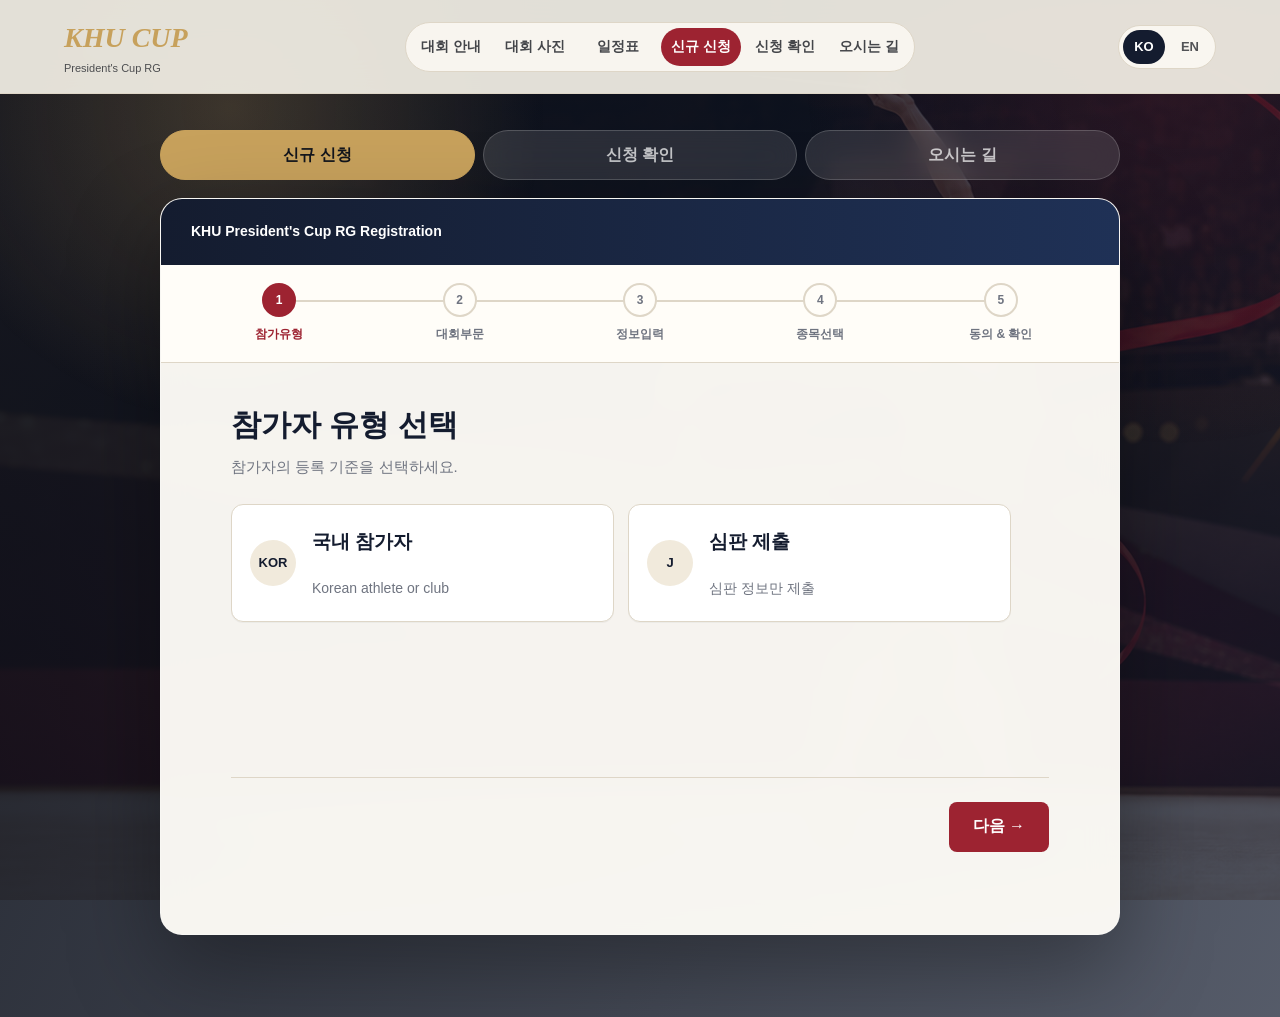
==== apply.html @ f82ddb2a "dshsfdgh" ====
<!doctype html>
<html lang="ko">
  <head>
    <meta charset="utf-8" />
    <meta name="viewport" content="width=device-width, initial-scale=1" />
    <title>신규 신청 | 경희대학교 총장배 리듬체조 대회</title>
    <meta name="description" content="경희대학교 총장배 리듬체조 대회 신규 신청" />
    <meta property="og:type" content="website" />
    <meta property="og:title" content="신규 신청 | 경희대학교 총장배 리듬체조 대회" />
    <meta property="og:description" content="경희대학교 총장배 리듬체조 대회 참가 신청 페이지입니다." />
    <meta property="og:image" content="https://khurgcup-star.github.io/khu-rg-cup/assets/hero-rg-competition.png?v=2" />
    <meta property="og:image:width" content="6000" />
    <meta property="og:image:height" content="2595" />
    <meta name="twitter:card" content="summary_large_image" />
    <meta name="twitter:image" content="https://khurgcup-star.github.io/khu-rg-cup/assets/hero-rg-competition.png?v=2" />
    <link rel="stylesheet" href="styles.css?v=20260731-event-size-fix" />
  </head>
  <body class="soft-page">
    <header class="topbar light">
      <a class="logo" href="index.html" aria-label="홈으로 이동">
        <span class="logo-text">KHU CUP</span>
        <span class="logo-sub">President's Cup RG</span>
      </a>
      <nav class="desktop-nav" aria-label="주요 메뉴">
        <a href="index.html">대회 안내</a>
        <a href="index.html#photos">대회 사진</a>
        <a href="schedule.html">일정표</a>
        <a class="active" href="apply.html">신규 신청</a>
        <a href="check.html">신청 확인</a>
        <a href="directions.html">오시는 길</a>
      </nav>
      <button class="menu-button" type="button" data-mobile-menu-button aria-label="메뉴 열기">
        <span></span><span></span><span></span>
      </button>
    </header>

    <nav class="mobile-nav" data-mobile-menu aria-label="모바일 메뉴">
      <a href="index.html">대회 안내</a>
      <a href="index.html#photos">대회 사진</a>
      <a href="schedule.html">일정표</a>
      <a href="apply.html">신규 신청</a>
      <a href="check.html">신청 확인</a>
      <a href="directions.html">오시는 길</a>
    </nav>

    <main class="app-shell">
      <div class="mode-tabs" role="tablist" aria-label="신청 메뉴">
        <a class="selected" href="apply.html">신규 신청</a>
        <a href="check.html">신청 확인</a>
        <a href="directions.html">오시는 길</a>
      </div>

      <form class="wizard-card" data-application-wizard>
        <ol class="stepper" aria-label="신청 단계">
          <li class="active" data-step-dot="0"><span>1</span><small>참가유형</small></li>
          <li data-step-dot="1"><span>2</span><small>대회부문</small></li>
          <li data-step-dot="2"><span>3</span><small>정보입력</small></li>
          <li data-step-dot="3"><span>4</span><small>종목선택</small></li>
          <li data-step-dot="4"><span>5</span><small>동의 &amp; 확인</small></li>
        </ol>

        <section class="wizard-step active" data-step="0">
          <h1>참가자 유형 선택</h1>
          <p class="step-intro">참가자의 등록 기준을 선택하세요.</p>
          <div class="choice-grid two compact-choice">
            <label class="choice-card">
              <input type="radio" name="participantType" value="국내 참가자" required />
              <span class="choice-icon">KOR</span>
              <strong>국내 참가자</strong>
              <span>Korean athlete or club</span>
            </label>
            <label class="choice-card">
              <input type="radio" name="participantType" value="심판 제출" required />
              <span class="choice-icon">J</span>
              <strong>심판 제출</strong>
              <span>심판 정보만 제출</span>
            </label>
          </div>
        </section>

        <section class="wizard-step" data-step="1">
          <h1>대회 부문 선택</h1>
          <p class="step-intro">참가 기준에 맞는 대회 부문을 선택하세요.</p>
          <div class="choice-grid four compact-choice">
            <label class="choice-card text-left">
              <input type="radio" name="division" value="꿈나무부" required />
              <span class="choice-icon">DR</span>
              <strong>꿈나무부</strong><span>비선수 참가 부문</span>
            </label>
            <label class="choice-card text-left">
              <input type="radio" name="division" value="선수부" required />
              <span class="choice-icon">RG</span>
              <strong>선수부</strong><span>리듬체조 선수 참가 부문</span>
            </label>
            <label class="choice-card text-left">
              <input type="radio" name="division" value="성인부" required />
              <span class="choice-icon">AD</span>
              <strong>성인부</strong><span>성인 참가자 부문</span>
            </label>
            <label class="choice-card text-left">
              <input type="radio" name="division" value="갈라쇼" required />
              <span class="choice-icon">GA</span>
              <strong>갈라쇼</strong><span>공연 종목 직접 입력</span>
            </label>
          </div>

          <div class="entry-type-choice" data-entry-type-choice hidden>
            <h2>참가 형태 선택</h2>
            <p class="helper">개인 또는 단체·그룹 참가를 선택하세요.</p>
            <div class="choice-grid two compact-choice">
              <label class="choice-card text-left">
                <input type="radio" name="entryType" value="개인" required />
                <span class="choice-icon">1</span>
                <strong>개인</strong><span>개인 선수 참가</span>
              </label>
              <label class="choice-card text-left">
                <input type="radio" name="entryType" value="단체/그룹" required />
                <span class="choice-icon">5+</span>
                <strong>단체/그룹</strong><span>5-6명 팀 참가</span>
              </label>
            </div>
          </div>
        </section>

        <section class="wizard-step" data-step="2">
          <h1>참가자 정보 입력</h1>

          <div data-competitor-fields>
            <div class="member-section-head">
              <div>
                <h2 data-member-title>선수 정보</h2>
                <p class="helper" data-group-helper>최소 5명, 최대 6명까지 입력할 수 있습니다.</p>
              </div>
              <button class="link-button add-member-button" type="button" data-add-athlete>+ 선수 추가</button>
            </div>
            <div class="member-list" data-athlete-list></div>

            <h2>연락 및 소속 정보</h2>
            <div class="form-grid">
              <label data-individual-contact-field>영문 이름 *<input name="englishName" type="text" placeholder="Hong Gildong" required /></label>
              <label data-individual-contact-field>연락처 *<input name="phone" type="tel" placeholder="010-0000-0000" required /></label>
              <label>이메일 *<input name="email" type="email" placeholder="example@email.com" required /></label>
              <label class="wide">소속 팀 *<input name="organization" type="text" placeholder="소속 팀" required /></label>
            </div>

            <h2>지도자 정보</h2>
            <div class="form-grid">
              <label>지도자명 *<input name="coachName" type="text" placeholder="지도자명" required /></label>
              <label>지도자 연락처 *<input name="coachPhone" type="tel" placeholder="010-0000-0000" required /></label>
            </div>
          </div>

          <div data-judge-fields hidden>
            <h2>심판란 제출</h2>
            <div class="form-grid">
              <label>이름 *<input name="judgeName" type="text" placeholder="이름" required /></label>
              <label>급수 *<input name="judgeGrade" type="text" placeholder="급수" required /></label>
              <label>소속명 *<input name="judgeOrganization" type="text" placeholder="소속명" required /></label>
              <label>이메일 *<input name="judgeEmail" type="email" placeholder="example@email.com" required /></label>
            </div>
          </div>
        </section>

        <section class="wizard-step" data-step="3">
          <h1>종목 선택</h1>

          <div data-dreamer-individual-events hidden>
            <div class="event-block">
              <h2>규정 부문</h2>
              <h3 class="event-subtitle">맨손</h3>
              <div class="pill-group">
                <label><input type="checkbox" name="routine" value="Level 1" data-event-section="규정 부문 · 맨손" />Level 1</label>
                <label><input type="checkbox" name="routine" value="Level 2" data-event-section="규정 부문 · 맨손" />Level 2</label>
                <label><input type="checkbox" name="routine" value="Level 3" data-event-section="규정 부문 · 맨손" />Level 3</label>
              </div>

              <h3 class="event-subtitle">수구</h3>
              <div class="pill-group">
                <label><input type="checkbox" name="routine" value="Rope" data-event-section="규정 부문 · 수구" />줄 Rope</label>
                <label><input type="checkbox" name="routine" value="Hoop" data-event-section="규정 부문 · 수구" />후프 Hoop</label>
                <label><input type="checkbox" name="routine" value="Ball" data-event-section="규정 부문 · 수구" />볼 Ball</label>
                <label><input type="checkbox" name="routine" value="Clubs" data-event-section="규정 부문 · 수구" />곤봉 Clubs</label>
                <label><input type="checkbox" name="routine" value="Ribbon" data-event-section="규정 부문 · 수구" />리본 Ribbon</label>
              </div>
            </div>

            <div class="event-block">
              <h2>자유 부문</h2>
              <div class="apparatus-grid dreamer-free-grid">
                <label><input type="checkbox" name="apparatus" value="FH_Short(1분10초 이하)" data-event-section="자유 부문" data-event-title="FH_Short" data-event-detail="1분10초 이하" /><strong>FH_Short</strong><span>1분10초 이하</span></label>
                <label><input type="checkbox" name="apparatus" value="FH_Long(1분30초 이하)" data-event-section="자유 부문" data-event-title="FH_Long" data-event-detail="1분30초 이하" /><strong>FH_Long</strong><span>1분30초 이하</span></label>
                <label><input type="checkbox" name="apparatus" value="Hoop" data-event-section="자유 부문" /><strong>Hoop</strong><span>후프</span></label>
                <label><input type="checkbox" name="apparatus" value="Ball" data-event-section="자유 부문" /><strong>Ball</strong><span>볼</span></label>
                <label><input type="checkbox" name="apparatus" value="Clubs" data-event-section="자유 부문" /><strong>Clubs</strong><span>곤봉</span></label>
                <label><input type="checkbox" name="apparatus" value="Ribbon" data-event-section="자유 부문" /><strong>Ribbon</strong><span>리본</span></label>
              </div>
            </div>
          </div>

          <div class="event-block" data-athlete-individual-events hidden>
            <h2>개인 종목 선택</h2>
            <div class="apparatus-grid">
              <label><input type="checkbox" name="apparatus" value="Hoop" /><strong>Hoop</strong><span>후프</span></label>
              <label><input type="checkbox" name="apparatus" value="Ball" /><strong>Ball</strong><span>볼</span></label>
              <label><input type="checkbox" name="apparatus" value="Clubs" /><strong>Clubs</strong><span>곤봉</span></label>
              <label><input type="checkbox" name="apparatus" value="Ribbon" /><strong>Ribbon</strong><span>리본</span></label>
              <label><input type="checkbox" name="apparatus" value="FH" /><strong>FH</strong><span>맨손자유</span></label>
            </div>
          </div>

          <div class="event-block" data-dreamer-group-events hidden>
            <h2>단체/그룹 종목 선택</h2>
            <h3 class="event-subtitle">규정</h3>
            <div class="apparatus-grid group-category-grid">
              <label><input type="radio" name="groupCategory" value="단체 규정 맨손" data-event-section="단체 규정" /><strong>맨손</strong><span>단체 규정 맨손</span></label>
              <label><input type="radio" name="groupCategory" value="단체 규정 후프" data-event-section="단체 규정" /><strong>후프</strong><span>단체 규정 후프</span></label>
              <label><input type="radio" name="groupCategory" value="단체 규정 볼" data-event-section="단체 규정" /><strong>볼</strong><span>단체 규정 볼</span></label>
            </div>
            <h3 class="event-subtitle">자유</h3>
            <div class="apparatus-grid group-category-grid">
              <label><input type="radio" name="groupCategory" value="맨손" data-event-section="자유" /><strong>맨손</strong><span>자유</span></label>
              <label><input type="radio" name="groupCategory" value="단일수구" data-event-section="자유" /><strong>단일수구</strong><span>자유</span></label>
              <label><input type="radio" name="groupCategory" value="혼합수구" data-event-section="자유" /><strong>혼합수구</strong><span>자유</span></label>
            </div>
          </div>

          <div class="event-block" data-athlete-group-events hidden>
            <h2>단체/그룹 종목 선택</h2>
            <div class="apparatus-grid group-category-grid">
              <label><input type="radio" name="groupCategory" value="맨손" /><strong>맨손</strong><span>맨손</span></label>
              <label><input type="radio" name="groupCategory" value="단일수구" /><strong>단일수구</strong><span>단일수구</span></label>
              <label><input type="radio" name="groupCategory" value="혼합수구" /><strong>혼합수구</strong><span>혼합수구</span></label>
            </div>
            <div class="custom-event-list group-event-detail" data-athlete-group-detail hidden>
              <label class="custom-event-row">종목 기입란 *<input name="groupEventDetail" type="text" placeholder="예: 후프 / 볼 3, 리본 2" required /></label>
              <p class="helper">선택한 유형의 세부 종목을 입력해주세요.</p>
            </div>
          </div>

          <div class="event-block" data-custom-events hidden>
            <h2 data-custom-event-title>종목 선택</h2>
            <div class="custom-event-list" data-custom-event-list></div>
            <button class="empty-options add-event-button" type="button" data-add-event>+ 종목 추가</button>
          </div>

          <div class="event-block" data-judge-event-note hidden>
            <h2>심판 제출</h2>
            <p class="helper">심판 제출은 종목 선택 없이 다음 단계로 이동할 수 있습니다.</p>
          </div>

          <div class="event-block media-request-block" data-media-options>
            <div class="selected-events-summary">
              <h2 data-media-summary-title>촬영 신청 대상 종목</h2>
              <div class="selected-event-list" data-selected-event-summary></div>
            </div>
            <div class="media-cost-notice">
              <strong>사진·영상 촬영은 참가비와 별도 비용입니다.</strong>
              <p>원하는 종목을 사진과 영상으로 각각 선택하세요. 금액과 결제 방법은 운영진이 별도로 안내합니다.</p>
            </div>
            <h2>대회 사진 신청 <span class="option-price-tag">별도 비용</span></h2>
            <p class="helper">사진 촬영을 신청할 종목을 선택하세요.</p>
            <div class="dynamic-options" data-dynamic-options="photoOptions"></div>

            <h2>대회 영상 신청 <span class="option-price-tag">별도 비용</span></h2>
            <p class="helper">영상 촬영을 신청할 종목을 선택하세요.</p>
            <div class="dynamic-options" data-dynamic-options="videoOptions"></div>
          </div>

          <div class="event-block" data-music-upload>
            <h2>음악 파일 제출</h2>
            <p class="helper" data-music-helper>음악은 선택 제출입니다. MP3, WAV, M4A 파일을 업로드하세요.</p>
            <label class="file-drop">
              <input name="musicFile" type="file" accept=".mp3,.wav,.m4a,audio/mpeg,audio/wav,audio/x-m4a,audio/mp4" />
              <span>파일을 드래그하거나 클릭하여 선택</span>
              <small data-music-file-name>선택된 파일 없음</small>
            </label>
          </div>
        </section>

        <section class="wizard-step" data-step="4">
          <h1>동의 및 확인</h1>
          <div class="event-block" data-pledge-upload>
            <h2>서약서 제출</h2>
            <div class="pledge-download">
              <div>
                <strong>1. 서약서 양식 다운로드</strong>
                <p class="helper">양식을 받은 뒤 작성 및 서명해서 다시 업로드하세요.</p>
              </div>
              <a class="btn outline" href="정보/서약서.hwp" download>서약서 다운로드</a>
            </div>
            <p class="helper">2. 서명한 서약서 파일을 업로드하세요. PDF, HWP, HWPX, JPG, PNG 파일을 받을 수 있습니다.</p>
            <label class="file-drop">
              <input name="pledgeFile" type="file" accept=".pdf,.hwp,.hwpx,.jpg,.jpeg,.png,application/pdf,image/jpeg,image/png" required />
              <span>서약서 파일을 드래그하거나 클릭하여 선택</span>
              <small data-pledge-file-name>선택된 파일 없음</small>
            </label>
          </div>
          <div class="agreement-panel">
            <label><input type="checkbox" name="privacyConsent" required />개인정보 수집 및 이용에 동의합니다.</label>
            <label><input type="checkbox" name="mediaConsent" required />대회 사진 및 영상 촬영/활용 안내를 확인했습니다.</label>
            <label><input type="checkbox" name="rulesConsent" required />대회 규정, 환불 규정, 안전 수칙을 확인했습니다.</label>
          </div>
          <div class="receipt-preview" data-receipt-preview></div>
        </section>

        <div class="wizard-actions">
          <button class="link-button" type="button" data-prev>← 이전</button>
          <button class="btn primary" type="button" data-next>다음 →</button>
          <button class="btn primary hidden" type="submit" data-submit>신청 완료</button>
        </div>
        <p class="form-message" data-form-message role="status" aria-live="polite"></p>
      </form>
    </main>

    <script src="config.js"></script>
    <script src="script.js?v=20260731-contact-compat-v2"></script>
  </body>
</html>
---- styles.css ----
:root {
  --bg: #f5f1e8;
  --panel: #fffdf8;
  --panel-2: #f9f5ed;
  --ink: #12151c;
  --muted: #6f7480;
  --line: #ded6c7;
  --navy: #141c2f;
  --navy-2: #1f3156;
  --red: #9d2331;
  --gold: #c7a15c;
  --teal: #2d746f;
  --blue: #2f62d4;
  --shadow: 0 24px 70px rgba(17, 24, 39, 0.16);
}

* { box-sizing: border-box; }
html { scroll-behavior: smooth; }
body {
  margin: 0;
  color: var(--ink);
  background: var(--bg);
  font-family: "Pretendard", "Apple SD Gothic Neo", "Malgun Gothic", Arial, sans-serif;
  line-height: 1.55;
}
a { color: inherit; text-decoration: none; }
button, input, select, textarea { font: inherit; }

.topbar {
  position: sticky;
  top: 0;
  z-index: 30;
  display: flex;
  align-items: center;
  justify-content: space-between;
  gap: 18px;
  padding: 16px 5vw;
  background: rgba(20, 28, 47, 0.94);
  color: #fff;
  border-bottom: 1px solid rgba(255, 255, 255, 0.1);
  backdrop-filter: blur(18px);
}
.topbar.light {
  background: rgba(245, 241, 232, 0.92);
  color: var(--ink);
  border-bottom-color: var(--line);
}
.logo { display: grid; gap: 1px; min-width: 138px; }
.logo-text {
  color: var(--gold);
  font-family: Georgia, "Times New Roman", serif;
  font-size: 28px;
  font-style: italic;
  font-weight: 700;
}
.logo-sub {
  color: currentColor;
  font-size: 11px;
  opacity: 0.72;
}
.desktop-nav {
  display: flex;
  align-items: center;
  gap: 4px;
  padding: 5px;
  border: 1px solid rgba(255, 255, 255, 0.12);
  border-radius: 999px;
  background: rgba(255, 255, 255, 0.06);
}
.topbar.light .desktop-nav {
  border-color: var(--line);
  background: rgba(255, 253, 248, 0.76);
}
.desktop-nav a {
  display: grid;
  place-items: center;
  min-height: 38px;
  min-width: 78px;
  padding: 0 10px;
  border-radius: 999px;
  color: currentColor;
  font-size: 14px;
  font-weight: 900;
  opacity: 0.78;
}
.desktop-nav a.active,
.desktop-nav a:hover {
  color: #fff;
  background: var(--red);
  opacity: 1;
}
.language-toggle {
  display: inline-flex;
  align-items: center;
  gap: 4px;
  padding: 4px;
  border: 1px solid rgba(255, 255, 255, 0.14);
  border-radius: 999px;
  background: rgba(255, 255, 255, 0.08);
}
.topbar.light .language-toggle {
  border-color: var(--line);
  background: rgba(255, 253, 248, 0.8);
}
.language-toggle button {
  min-width: 42px;
  min-height: 34px;
  border: 0;
  border-radius: 999px;
  background: transparent;
  color: currentColor;
  cursor: pointer;
  font-size: 13px;
  font-weight: 900;
  opacity: 0.72;
}
.language-toggle button.active {
  color: #fff;
  background: var(--navy);
  opacity: 1;
}
.topbar:not(.light) .language-toggle button.active { background: var(--gold); color: var(--ink); }
.menu-button {
  display: none;
  width: 44px;
  height: 44px;
  border: 0;
  border-radius: 8px;
  background: rgba(255, 255, 255, 0.08);
  padding: 10px;
}
.menu-button span {
  display: block;
  height: 3px;
  margin: 5px 0;
  border-radius: 999px;
  background: currentColor;
}
.mobile-nav {
  display: none;
  padding: 0 20px 16px;
  background: var(--navy);
  color: #fff;
}
.mobile-nav.open { display: grid; }
.mobile-nav a {
  padding: 14px 8px;
  border-bottom: 1px solid rgba(255, 255, 255, 0.12);
  font-weight: 900;
}

.hero {
  position: relative;
  min-height: calc(100vh - 72px);
  display: grid;
  align-items: center;
  overflow: hidden;
  color: #fff;
  background: var(--navy);
}
.hero-image, .hero-overlay {
  position: absolute;
  inset: 0;
  width: 100%;
  height: 100%;
}
.hero-image { object-fit: cover; opacity: 0.9; }
.hero-overlay {
  background:
    radial-gradient(circle at 78% 26%, rgba(199, 161, 92, 0.24), transparent 34%),
    linear-gradient(90deg, rgba(12, 16, 27, 0.94) 0%, rgba(20, 28, 47, 0.72) 50%, rgba(20, 28, 47, 0.18) 100%),
    linear-gradient(0deg, rgba(12, 16, 27, 0.94), transparent 62%);
}
.hero-inner {
  position: relative;
  z-index: 1;
  width: min(1180px, calc(100% - 48px));
  margin: 0 auto;
  padding: 46px 0 52px;
  display: grid;
  justify-items: center;
  text-align: center;
}
.eyebrow {
  margin: 0 0 14px;
  color: var(--gold);
  font-size: 13px;
  font-weight: 900;
  letter-spacing: 0;
  text-transform: uppercase;
}
.hero h1, .section h2, .check-card h1, .contact-cta h2 {
  margin: 0;
  line-height: 1.08;
  letter-spacing: 0;
}
.hero h1 {
  max-width: 820px;
  font-size: clamp(44px, 7vw, 90px);
}
.hero-copy {
  max-width: 680px;
  margin: 22px auto 0;
  color: rgba(255, 255, 255, 0.82);
  font-size: 19px;
}
.hero-actions {
  display: flex;
  flex-wrap: wrap;
  justify-content: center;
  gap: 12px;
  margin-top: 32px;
}
.btn {
  display: inline-flex;
  align-items: center;
  justify-content: center;
  min-height: 50px;
  padding: 0 24px;
  border: 0;
  border-radius: 8px;
  cursor: pointer;
  font-weight: 900;
}
.btn.primary, .btn.dark { color: #fff; background: var(--red); }
.btn.outline {
  color: var(--navy);
  border: 1px solid var(--line);
  background: var(--panel);
}
.btn.ghost {
  color: #fff;
  border: 1px solid rgba(255, 255, 255, 0.42);
  background: rgba(255, 255, 255, 0.09);
}
.btn[disabled] { background: #b9b2b6; cursor: not-allowed; }
.hero-panel {
  display: grid;
  grid-template-columns: repeat(3, 1fr);
  gap: 12px;
  max-width: 920px;
  width: 100%;
  margin: 52px auto 0;
  text-align: left;
}
.hero-panel article {
  min-height: 126px;
  padding: 20px;
  border: 1px solid rgba(255, 255, 255, 0.16);
  border-radius: 8px;
  background: rgba(255, 255, 255, 0.09);
  backdrop-filter: blur(14px);
}
.hero-panel span,
.hero-panel small {
  display: block;
  color: rgba(255, 255, 255, 0.64);
}
.hero-panel strong {
  display: block;
  margin: 8px 0;
  color: #fff;
  font-size: 22px;
}

.summary-band {
  display: grid;
  grid-template-columns: repeat(4, 1fr);
  background: var(--panel);
  border-bottom: 1px solid var(--line);
}
.summary-band article {
  min-height: 112px;
  padding: 26px 5vw;
  border-right: 1px solid var(--line);
}
.summary-band article:last-child { border-right: 0; }
.summary-band span {
  display: block;
  color: var(--muted);
  font-size: 13px;
}
.summary-band strong {
  display: block;
  margin-top: 7px;
  color: var(--navy);
  font-size: 20px;
}
.section {
  width: min(1120px, calc(100% - 48px));
  margin: 0 auto;
  padding: 86px 0;
}
#photos { scroll-margin-top: 84px; }
.competition-photo-section {
  display: grid;
  gap: 34px;
}
.competition-photo-heading {
  display: grid;
  grid-template-columns: 0.82fr 1.18fr;
  gap: 56px;
  align-items: end;
}
.competition-photo-heading > p {
  max-width: 620px;
  margin: 0;
  color: var(--muted);
  font-size: 17px;
}
.competition-photo-grid {
  display: grid;
  grid-template-columns: 1.65fr 1fr 1fr;
  gap: 14px;
}
.competition-photo-card {
  min-height: 320px;
  overflow: hidden;
  margin: 0;
  border: 1px solid var(--line);
  border-radius: 12px;
  background: var(--panel);
  box-shadow: var(--shadow);
}
.competition-photo-card.featured {
  position: relative;
}
.competition-photo-card.featured img {
  width: 100%;
  height: 100%;
  min-height: 320px;
  object-fit: cover;
}
.competition-photo-card.featured::after {
  position: absolute;
  inset: 45% 0 0;
  background: linear-gradient(transparent, rgba(12, 16, 27, 0.88));
  content: "";
}
.competition-photo-card figcaption {
  position: absolute;
  z-index: 1;
  right: 24px;
  bottom: 22px;
  left: 24px;
  color: #fff;
}
.competition-photo-card figcaption span,
.competition-photo-card figcaption strong {
  display: block;
}
.competition-photo-card figcaption span,
.competition-photo-card.upcoming > span {
  color: var(--gold);
  font-size: 12px;
  font-weight: 900;
  letter-spacing: 0.04em;
}
.competition-photo-card figcaption strong {
  margin-top: 6px;
  font-size: 25px;
}
.competition-photo-card.upcoming {
  display: flex;
  flex-direction: column;
  justify-content: end;
  padding: 26px;
  background:
    radial-gradient(circle at 80% 14%, rgba(199, 161, 92, 0.22), transparent 34%),
    linear-gradient(145deg, var(--navy), var(--navy-2));
  color: #fff;
}
.competition-photo-card.upcoming strong {
  margin-top: 12px;
  font-size: 24px;
}
.competition-photo-card.upcoming p {
  margin: 10px 0 0;
  color: rgba(255, 255, 255, 0.7);
}
.two-col, .data-section {
  display: grid;
  grid-template-columns: 0.82fr 1.18fr;
  gap: 56px;
  align-items: start;
}
.section h2 { font-size: clamp(32px, 4vw, 54px); }
.section-copy {
  max-width: 460px;
  margin: 20px 0 0;
  color: var(--muted);
}
.section-actions {
  display: flex;
  flex-wrap: wrap;
  gap: 10px;
  margin-top: 28px;
}
.feature-grid {
  display: grid;
  grid-template-columns: repeat(2, 1fr);
  gap: 16px;
}
.feature-card, .status-sample {
  min-height: 190px;
  padding: 28px;
  border: 1px solid var(--line);
  border-radius: 8px;
  background: var(--panel);
  box-shadow: var(--shadow);
}
.feature-card {
  position: relative;
  overflow: hidden;
}
.feature-card::before {
  position: absolute;
  left: 0;
  top: 0;
  width: 5px;
  height: 100%;
  background: var(--gold);
  content: "";
}
.feature-card strong {
  display: block;
  margin-bottom: 14px;
  color: var(--navy);
  font-size: 24px;
}
.feature-card span, .data-section p { color: var(--muted); }
.prep-grid {
  display: grid;
  grid-template-columns: repeat(2, minmax(0, 1fr));
  gap: 14px;
}
.prep-grid article {
  min-height: 188px;
  padding: 24px;
  border: 1px solid var(--line);
  border-radius: 8px;
  background: var(--panel);
  box-shadow: var(--shadow);
}
.prep-grid strong {
  display: block;
  color: var(--navy);
  font-size: 22px;
}
.prep-grid ul {
  display: grid;
  gap: 8px;
  padding: 0;
  margin: 16px 0 0;
  list-style: none;
}
.prep-grid li {
  position: relative;
  padding-left: 18px;
  color: var(--muted);
}
.prep-grid li::before {
  position: absolute;
  top: 0.75em;
  left: 0;
  width: 6px;
  height: 6px;
  border-radius: 50%;
  background: var(--gold);
  content: "";
}
.apply-guide-section {
  display: grid;
  grid-template-columns: 0.82fr 1.18fr;
  gap: 56px;
  align-items: start;
}
.apply-flow {
  display: grid;
  grid-template-columns: repeat(2, minmax(0, 1fr));
  gap: 14px;
  padding: 0;
  margin: 0;
  list-style: none;
}
.apply-flow li {
  min-height: 170px;
  padding: 24px;
  border: 1px solid var(--line);
  border-radius: 8px;
  background: var(--panel);
  box-shadow: var(--shadow);
}
.apply-flow span {
  display: inline-flex;
  align-items: center;
  justify-content: center;
  min-width: 42px;
  height: 30px;
  border-radius: 999px;
  color: var(--navy);
  background: #efe3c8;
  font-size: 13px;
  font-weight: 900;
}
.apply-flow strong {
  display: block;
  margin-top: 16px;
  color: var(--navy);
  font-size: 22px;
}
.apply-flow p {
  margin: 10px 0 0;
  color: var(--muted);
}
.status {
  display: inline-flex;
  padding: 8px 18px;
  border-radius: 999px;
  font-weight: 900;
}
.status.confirmed { color: #fff; background: var(--blue); }
.status.pending { color: #5f4305; background: #f4dfad; }
.status.review { color: #fff; background: var(--red); }
.status-sample h3 { margin: 18px 0 16px; font-size: 30px; }
.status-sample dl {
  display: grid;
  gap: 12px;
  margin: 0;
}
.status-sample div {
  display: grid;
  grid-template-columns: 88px 1fr;
  gap: 16px;
}
.status-sample dt { color: var(--muted); }
.status-sample dd { margin: 0; font-weight: 900; }
.status-flow {
  display: flex;
  flex-wrap: wrap;
  gap: 8px;
  margin-top: 24px;
}
.status-flow span {
  display: inline-flex;
  align-items: center;
  min-height: 36px;
  padding: 0 13px;
  border: 1px solid var(--line);
  border-radius: 999px;
  color: var(--navy);
  background: var(--panel);
  font-size: 13px;
  font-weight: 900;
}

.notice-section,
.resource-section {
  display: grid;
  grid-template-columns: 0.72fr 1.28fr;
  gap: 42px;
  align-items: start;
}
.notice-grid {
  display: grid;
  grid-template-columns: repeat(2, minmax(0, 1fr));
  gap: 14px;
}
.notice-item {
  min-height: 164px;
  padding: 24px;
  border: 1px solid var(--line);
  border-radius: 8px;
  background: var(--panel);
  box-shadow: var(--shadow);
}
.notice-item.important {
  border-color: rgba(157, 35, 49, 0.32);
  background: #fff6f2;
}
.notice-item strong {
  display: block;
  color: var(--navy);
  font-size: 21px;
  line-height: 1.25;
}
.notice-item p {
  margin: 12px 0 0;
  color: var(--muted);
}
.resource-list {
  display: grid;
  grid-template-columns: repeat(2, minmax(0, 1fr));
  gap: 12px;
}
.resource-list.compact {
  grid-template-columns: repeat(3, minmax(0, 1fr));
}
.resource-list a {
  display: grid;
  gap: 8px;
  min-height: 116px;
  padding: 22px;
  border: 1px solid var(--line);
  border-radius: 8px;
  background: var(--panel);
  box-shadow: 0 12px 34px rgba(17, 24, 39, 0.08);
}
.resource-list a:hover {
  border-color: rgba(157, 35, 49, 0.36);
}
.resource-list strong {
  color: var(--navy);
  font-size: 20px;
}
.resource-list span {
  color: var(--muted);
}

.footer {
  display: grid;
  place-items: center;
  gap: 24px;
  padding: 92px 24px;
  background: var(--navy);
  color: #fff;
  text-align: center;
}
.footer strong { font-size: clamp(44px, 8vw, 84px); line-height: 1.1; }

.soft-page {
  min-height: 100vh;
  background:
    linear-gradient(115deg, rgba(10, 14, 24, 0.9), rgba(20, 28, 47, 0.72)),
    url("assets/hero-rg-competition.png") center / cover fixed;
}
.soft-page::before {
  position: fixed;
  inset: 0;
  pointer-events: none;
  background:
    radial-gradient(circle at 18% 12%, rgba(199, 161, 92, 0.24), transparent 24%),
    radial-gradient(circle at 92% 8%, rgba(157, 35, 49, 0.2), transparent 26%);
  content: "";
}
.app-shell, .check-shell {
  position: relative;
  z-index: 1;
  width: min(960px, calc(100% - 48px));
  margin: 0 auto;
  padding: 36px 0 82px;
}
.mode-tabs {
  display: grid;
  grid-template-columns: repeat(auto-fit, minmax(150px, 1fr));
  gap: 8px;
  margin-bottom: 18px;
}
.mode-tabs a {
  display: grid;
  place-items: center;
  min-height: 50px;
  border: 1px solid rgba(255, 255, 255, 0.18);
  border-radius: 999px;
  background: rgba(255, 255, 255, 0.12);
  color: rgba(255, 255, 255, 0.72);
  font-weight: 900;
  backdrop-filter: blur(14px);
}
.mode-tabs a.selected {
  color: var(--ink);
  background: var(--gold);
  border-color: var(--gold);
}
.wizard-card {
  position: relative;
  display: grid;
  grid-template-columns: 1fr;
  grid-template-areas:
    "banner"
    "steps"
    "body"
    "actions"
    "message";
  gap: 0;
  min-height: 620px;
  overflow: hidden;
  padding: 0;
  border: 1px solid rgba(255, 255, 255, 0.2);
  border-radius: 22px;
  background: rgba(255, 253, 248, 0.96);
  box-shadow: 0 34px 90px rgba(0, 0, 0, 0.34);
  backdrop-filter: blur(16px);
}
.wizard-card::before {
  grid-area: banner;
  display: block;
  padding: 22px 30px;
  color: #fff;
  background: linear-gradient(90deg, var(--navy), var(--navy-2));
  font-size: 14px;
  font-weight: 900;
  letter-spacing: 0;
  content: "KHU President's Cup RG Registration";
}
.stepper {
  grid-area: steps;
  display: grid;
  grid-template-columns: repeat(5, minmax(0, 1fr));
  gap: 0;
  padding: 18px 28px;
  margin: 0;
  list-style: none;
  border: 0;
  border-bottom: 1px solid var(--line);
  border-radius: 0;
  background: var(--panel);
  color: var(--muted);
}
.stepper li {
  position: relative;
  display: grid;
  grid-template-columns: 1fr;
  justify-items: center;
  align-items: center;
  gap: 8px;
  min-height: 58px;
  padding: 0 4px;
  border-radius: 0;
  color: var(--muted);
  text-align: center;
  font-size: 12px;
}
.stepper li::before {
  position: absolute;
  top: 17px;
  left: -50%;
  width: 100%;
  height: 2px;
  background: var(--line);
  content: "";
}
.stepper li:first-child::before { display: none; }
.stepper span {
  position: relative;
  z-index: 1;
  display: grid;
  place-items: center;
  width: 34px;
  height: 34px;
  border: 2px solid var(--line);
  border-radius: 50%;
  background: var(--panel);
  font-weight: 900;
}
.stepper small { font-size: 12px; font-weight: 900; }
.stepper li.active {
  color: var(--red);
  background: transparent;
}
.stepper li.active span {
  color: #fff;
  border-color: var(--red);
  background: var(--red);
}
.stepper li.done { color: var(--teal); }
.stepper li.done::before { background: var(--teal); }
.stepper li.done span {
  color: #fff;
  border-color: var(--teal);
  background: var(--teal);
  font-size: 0;
}
.stepper li.done span::after {
  content: "✓";
  font-size: 15px;
}
.wizard-step {
  grid-area: body;
  display: none;
  min-height: 390px;
  padding: 44px min(7vw, 70px) 10px;
}
.wizard-step.active { display: block; }
.wizard-step h1, .check-card h1 {
  margin: 0 0 30px;
  color: var(--navy);
  font-size: 30px;
  line-height: 1.2;
}
.wizard-step h2 {
  margin: 30px 0 18px;
  padding-bottom: 12px;
  border-bottom: 1px solid var(--line);
  color: var(--navy);
  font-size: 16px;
}
.step-intro {
  max-width: 580px;
  margin: -18px 0 26px;
  color: var(--muted);
  font-size: 15px;
}
.choice-grid {
  display: grid;
  gap: 14px;
  max-width: 780px;
}
.choice-grid.two,
.choice-grid.three,
.choice-grid.four {
  grid-template-columns: repeat(2, minmax(0, 1fr));
}
.choice-grid.three {
  grid-template-columns: repeat(3, minmax(0, 1fr));
}
.choice-card {
  position: relative;
  display: grid;
  grid-template-columns: 48px 1fr;
  align-items: center;
  gap: 14px;
  min-height: 118px;
  padding: 18px;
  border: 1px solid var(--line);
  border-radius: 12px;
  background: #fff;
  cursor: pointer;
  box-shadow: 0 1px 0 rgba(17, 24, 39, 0.04);
  transition: border-color 160ms ease, box-shadow 160ms ease, background 160ms ease;
}
.choice-card.text-left {
  justify-items: stretch;
  place-items: center stretch;
}
.choice-card:hover {
  border-color: rgba(20, 28, 47, 0.32);
  box-shadow: 0 14px 30px rgba(17, 24, 39, 0.08);
}
.choice-card input {
  position: absolute;
  opacity: 0;
  pointer-events: none;
}
.choice-card:has(input:checked) {
  border-color: var(--red);
  background: #fff7f1;
  box-shadow: 0 0 0 3px rgba(157, 35, 49, 0.1);
}
.choice-card strong {
  grid-column: 2;
  color: var(--navy);
  font-size: 19px;
}
.choice-card span:not(.choice-icon):not(.korean-flag) {
  grid-column: 2;
  color: var(--muted);
  font-size: 14px;
}
.choice-icon {
  grid-column: 1;
  grid-row: 1 / span 2;
  display: grid;
  place-items: center;
  width: 46px;
  height: 46px;
  margin: 0;
  border-radius: 50%;
  color: var(--navy);
  background: #f1eadc;
  font-size: 13px;
  font-weight: 900;
}
.choice-card:has(input:checked) .choice-icon {
  color: #fff;
  background: var(--red);
}
.korean-flag {
  grid-column: 1;
  grid-row: 1 / span 2;
  width: 28px;
  height: 28px;
  margin: 0 auto;
  border-radius: 50%;
  background: linear-gradient(135deg, #d92e3b 0 50%, #154aa9 51% 100%);
}
.form-grid {
  display: grid;
  grid-template-columns: repeat(2, 1fr);
  gap: 18px;
}
.form-grid.three {
  grid-template-columns: repeat(3, 1fr);
}
.form-grid label, .lookup-row input {
  display: grid;
  gap: 8px;
  color: var(--navy);
  font-weight: 900;
}
.member-section-head {
  display: flex;
  justify-content: space-between;
  gap: 18px;
  align-items: start;
  margin-bottom: 16px;
  border-bottom: 1px solid var(--line);
}
.member-section-head h2 {
  margin: 0 0 8px;
  padding: 0;
  border: 0;
}
.member-section-head .helper {
  margin: 0 0 14px;
}
.add-member-button {
  flex: 0 0 auto;
  padding-top: 2px;
  color: var(--red);
}
.member-list {
  display: grid;
  gap: 16px;
}
.athlete-card {
  display: grid;
  gap: 14px;
  padding: 18px;
  border: 1px solid var(--line);
  border-radius: 12px;
  background: #fff;
}
.athlete-card.optional-athlete {
  border-style: dashed;
  background: #fbfcff;
}
.member-index {
  color: var(--muted);
  font-size: 15px;
}
.custom-event-list {
  display: grid;
  gap: 14px;
  margin-bottom: 14px;
}
.group-event-detail {
  margin-top: 18px;
  padding: 18px;
  border: 1px solid var(--line);
  border-radius: 10px;
  background: #fff;
}
.group-event-detail .helper {
  margin: 0;
}
.custom-event-row {
  display: grid;
  gap: 8px;
  color: var(--navy);
  font-weight: 900;
}
.add-event-button {
  width: fit-content;
  min-height: 46px;
  padding: 0 18px;
  cursor: pointer;
  font-weight: 900;
}
.wide { grid-column: 1 / -1; }
input, textarea {
  width: 100%;
  min-height: 54px;
  padding: 14px 16px;
  border: 1px solid var(--line);
  border-radius: 8px;
  background: #fff;
  color: var(--ink);
  outline: none;
}
input:focus, textarea:focus {
  border-color: var(--blue);
  box-shadow: 0 0 0 3px rgba(47, 98, 212, 0.12);
}
.event-block { margin-bottom: 30px; }
.entry-type-choice { margin-top: 34px; }
.media-cost-notice {
  margin: 24px 0;
  padding: 18px 20px;
  border: 1px solid rgba(157, 35, 49, 0.24);
  border-radius: 10px;
  background: #fff6f2;
}
.media-cost-notice strong {
  display: block;
  color: var(--red);
  font-size: 17px;
}
.media-cost-notice p {
  margin: 7px 0 0;
  color: var(--muted);
}
.option-price-tag {
  display: inline-flex;
  align-items: center;
  min-height: 26px;
  padding: 0 10px;
  margin-left: 7px;
  border-radius: 999px;
  color: #fff;
  background: var(--red);
  font-size: 11px;
  vertical-align: middle;
}
.event-subtitle {
  margin: 20px 0 10px;
  color: var(--ink);
  font-size: 15px;
  font-weight: 900;
}
.pill-group {
  display: flex;
  flex-wrap: wrap;
  gap: 10px;
  margin: 10px 0 18px;
}
.pill-group label {
  display: inline-flex;
  align-items: center;
  gap: 9px;
  min-height: 42px;
  padding: 0 14px;
  border: 1px solid var(--line);
  border-radius: 8px;
  background: #fff;
  color: #4d5565;
  cursor: pointer;
}
.pill-group input {
  flex: 0 0 18px;
  width: 18px;
  height: 18px;
  min-height: 18px;
  padding: 0;
  margin: 0;
  accent-color: var(--blue);
}
.pill-group label:has(input:checked) {
  color: #fff;
  background: var(--navy-2);
  border-color: var(--navy-2);
}
.dynamic-options {
  display: grid;
  grid-template-columns: repeat(2, minmax(0, 1fr));
  gap: 10px;
  min-height: 48px;
  padding: 2px 0;
}
.empty-options {
  display: inline-flex;
  align-items: center;
  min-height: 42px;
  padding: 0 14px;
  border: 1px dashed var(--line);
  border-radius: 8px;
  color: var(--muted);
  background: rgba(255, 255, 255, 0.64);
}
.selected-events-summary {
  margin-bottom: 26px;
  padding: 18px;
  border: 1px solid var(--line);
  border-radius: 12px;
  background: #fff;
}
.selected-events-summary h2 {
  margin: 0 0 12px;
  padding: 0;
  border: 0;
}
.selected-event-list {
  display: grid;
  grid-template-columns: repeat(2, minmax(0, 1fr));
  gap: 10px;
}
.selected-event-card {
  padding: 13px 14px;
  border: 1px solid var(--line);
  border-radius: 10px;
  background: var(--panel-2);
}
.selected-event-card strong,
.selected-event-card span {
  display: block;
}
.selected-event-card strong {
  color: var(--navy);
  font-size: 15px;
}
.selected-event-card span {
  margin-top: 3px;
  color: var(--muted);
  font-size: 13px;
}
.media-option {
  display: grid !important;
  grid-template-columns: 28px 1fr;
  align-items: center;
  gap: 12px !important;
  min-height: 62px !important;
  padding: 12px 14px !important;
  border: 1px solid var(--line) !important;
  border-radius: 10px !important;
  background: #fff !important;
  color: var(--ink) !important;
}
.media-option input {
  position: absolute;
  opacity: 0;
  pointer-events: none;
}
.media-option-check {
  display: grid;
  place-items: center;
  width: 24px;
  height: 24px;
  border: 2px solid var(--line);
  border-radius: 7px;
  background: #fff;
}
.media-option-copy {
  display: grid;
  gap: 2px;
}
.media-option-copy strong {
  color: var(--navy);
  font-size: 15px;
}
.media-option-copy small {
  color: var(--muted);
  font-size: 12px;
  line-height: 1.35;
}
.media-option:has(input:checked) {
  border-color: var(--navy) !important;
  background: #eef2fb !important;
}
.media-option:has(input:checked) .media-option-check {
  border-color: var(--navy);
  background: var(--navy);
}
.media-option:has(input:checked) .media-option-check::after {
  color: #fff;
  content: "✓";
  font-size: 15px;
  font-weight: 900;
}
.apparatus-grid {
  display: grid;
  grid-template-columns: repeat(3, 1fr);
  gap: 14px;
}
.apparatus-grid label {
  display: grid;
  grid-template-columns: 22px 1fr;
  grid-template-areas: "box title" "box desc";
  gap: 2px 12px;
  min-height: 82px;
  padding: 18px;
  border: 1px solid var(--line);
  border-radius: 8px;
  background: #fff;
  cursor: pointer;
}
.apparatus-grid input {
  grid-area: box;
  width: 18px;
  height: 18px;
  min-height: 18px;
  padding: 0;
  margin-top: 4px;
  accent-color: var(--blue);
}
.apparatus-grid strong { grid-area: title; color: var(--navy); }
.apparatus-grid span { grid-area: desc; color: var(--muted); font-size: 13px; }
.apparatus-grid label:has(input:checked) {
  border-color: var(--red);
  box-shadow: 0 0 0 3px rgba(157, 35, 49, 0.1);
}
.apparatus-grid.dreamer-free-grid {
  grid-template-columns: repeat(6, minmax(0, 1fr));
  gap: 10px;
}
.apparatus-grid.dreamer-free-grid label {
  grid-template-columns: 18px minmax(0, 1fr);
  min-height: 72px;
  padding: 12px;
  gap: 2px 9px;
}
.apparatus-grid.dreamer-free-grid input {
  margin-top: 2px;
}
.apparatus-grid.dreamer-free-grid strong {
  min-width: 0;
  font-size: 14px;
  overflow-wrap: anywhere;
}
.apparatus-grid.dreamer-free-grid span {
  font-size: 12px;
  white-space: nowrap;
}
.helper { color: var(--muted); }
.pledge-download {
  display: flex;
  align-items: center;
  justify-content: space-between;
  gap: 18px;
  padding: 18px;
  margin: 12px 0 18px;
  border: 1px solid var(--line);
  border-radius: 8px;
  background: #fff;
}
.pledge-download strong {
  display: block;
  color: var(--navy);
  margin-bottom: 6px;
}
.pledge-download .helper {
  margin: 0;
}
.file-drop {
  display: grid;
  place-items: center;
  min-height: 136px;
  border: 2px dashed var(--line);
  border-radius: 8px;
  color: var(--muted);
  background: #fff;
  cursor: pointer;
}
.file-drop.dragging {
  border-color: var(--red);
  background: rgba(157, 35, 49, 0.06);
}
.file-drop input { display: none; }
.file-drop span { color: var(--navy); font-weight: 900; }
.agreement-panel {
  display: grid;
  gap: 14px;
  padding: 24px;
  border: 1px solid var(--line);
  border-radius: 8px;
  background: #fff;
}
.agreement-panel label {
  display: flex;
  gap: 10px;
  align-items: flex-start;
  color: var(--navy);
  font-weight: 800;
}
.agreement-panel input { width: 18px; min-height: 18px; }
.receipt-preview {
  margin-top: 20px;
  padding: 22px;
  border-left: 5px solid var(--gold);
  border-radius: 8px;
  background: var(--panel-2);
  color: var(--muted);
}
.receipt-preview strong { color: var(--navy); }
.wizard-actions {
  grid-area: actions;
  display: flex;
  justify-content: space-between;
  align-items: center;
  gap: 16px;
  margin: 24px min(7vw, 70px) 0;
  padding: 24px 0 32px;
  border-top: 1px solid var(--line);
}
.link-button {
  border: 0;
  background: transparent;
  color: var(--muted);
  cursor: pointer;
  font-weight: 900;
}
[hidden],
.hidden { display: none !important; }
.form-message {
  grid-area: message;
  min-height: 24px;
  margin: 0 min(7vw, 70px) 26px;
  color: var(--red);
  font-weight: 900;
}

.check-shell { max-width: 1040px; }
.check-card {
  padding: 50px;
  border: 1px solid var(--line);
  border-radius: 14px;
  background: rgba(255, 253, 248, 0.92);
  box-shadow: var(--shadow);
}
.lookup-row {
  display: grid;
  grid-template-columns: 1fr 150px;
  gap: 14px;
  align-items: stretch;
}
.lookup-results {
  display: grid;
  gap: 16px;
  margin-top: 28px;
}
.result-card {
  padding: 28px;
  border: 1px solid var(--line);
  border-radius: 8px;
  background: #fff;
}
.result-head {
  display: flex;
  justify-content: space-between;
  gap: 18px;
  align-items: flex-start;
  margin-bottom: 18px;
}
.result-head h2 { margin: 0; color: var(--navy); font-size: 28px; }
.result-card dl {
  display: grid;
  grid-template-columns: repeat(2, 1fr);
  gap: 14px 24px;
  margin: 0;
}
.result-card dt { color: var(--muted); }
.result-card dd { margin: 2px 0 0; font-weight: 900; }
.personal-schedule {
  display: grid;
  gap: 10px;
  margin-top: 24px;
  padding-top: 18px;
  border-top: 1px solid var(--line);
}
.personal-schedule h3 {
  margin: 0 0 4px;
  color: var(--navy);
  font-size: 18px;
}
.schedule-row {
  display: grid;
  gap: 3px;
  padding: 13px 14px;
  border: 1px solid var(--line);
  border-radius: 8px;
  background: var(--panel-2);
}
.schedule-row strong {
  color: var(--navy);
}
.schedule-row span {
  color: var(--muted);
  font-size: 13px;
}
.schedule-shell {
  width: min(100% - 40px, 1040px);
  margin: 0 auto;
  padding: 76px 0 96px;
}
.schedule-hero {
  display: grid;
  gap: 12px;
  margin-bottom: 28px;
}
.schedule-hero h1 {
  margin: 0;
  color: var(--navy);
  font-size: clamp(44px, 7vw, 78px);
  line-height: 1.05;
}
.schedule-hero p:not(.eyebrow) {
  max-width: 660px;
  margin: 0;
  color: var(--muted);
  font-size: 18px;
}
.schedule-list {
  display: grid;
  gap: 16px;
}
.public-schedule {
  display: grid;
  gap: 12px;
}
.public-schedule-row {
  display: grid;
  grid-template-columns: 140px 1fr;
  gap: 6px 18px;
  padding: 18px 20px;
  border: 1px solid var(--line);
  border-radius: 8px;
  background: var(--panel);
  box-shadow: 0 12px 34px rgba(17, 24, 39, 0.08);
}
.public-schedule-row time {
  grid-row: span 2;
  color: var(--red);
  font-size: 13px;
  font-weight: 900;
}
.public-schedule-row strong {
  color: var(--navy);
  font-size: 18px;
}
.public-schedule-row span {
  color: var(--muted);
}
.contact-cta {
  margin-top: 52px;
  padding: 68px 24px;
  color: var(--navy);
  text-align: center;
}
.contact-cta h2 { font-size: clamp(42px, 8vw, 72px); }
.contact-cta p { color: var(--muted); font-size: 18px; }

.schedule-docs {
  display: grid;
  gap: 20px;
  margin-top: 34px;
  padding: 34px;
  border: 1px solid rgba(255, 255, 255, 0.18);
  border-radius: 14px;
  background: rgba(255, 253, 248, 0.94);
  box-shadow: var(--shadow);
}
.schedule-docs h2 {
  margin: 0;
  color: var(--navy);
  font-size: clamp(28px, 4vw, 42px);
  line-height: 1.12;
}
.schedule-docs p {
  max-width: 720px;
  margin: 8px 0 0;
  color: var(--muted);
}
.schedule-note-actions {
  display: flex;
  flex-wrap: wrap;
  gap: 10px;
}

.info-shell {
  position: relative;
  z-index: 1;
  width: min(1120px, calc(100% - 48px));
  margin: 0 auto;
  padding: 58px 0 96px;
}
.info-hero {
  display: grid;
  gap: 14px;
  margin-bottom: 24px;
  padding: 50px;
  border: 1px solid rgba(255, 255, 255, 0.2);
  border-radius: 14px;
  background: rgba(255, 253, 248, 0.94);
  box-shadow: var(--shadow);
}
.info-hero h1 {
  margin: 0;
  color: var(--navy);
  font-size: clamp(46px, 8vw, 86px);
  line-height: 1.02;
}
.info-hero p:not(.eyebrow) {
  max-width: 720px;
  margin: 0;
  color: var(--muted);
  font-size: 18px;
}
.info-section {
  display: grid;
  gap: 18px;
  margin-top: 18px;
  padding: 34px;
  border: 1px solid rgba(255, 255, 255, 0.18);
  border-radius: 14px;
  background: rgba(255, 253, 248, 0.94);
  box-shadow: var(--shadow);
}
.info-section-head {
  display: grid;
  gap: 8px;
}
.info-section-head h2 {
  margin: 0;
  color: var(--navy);
  font-size: clamp(30px, 5vw, 52px);
  line-height: 1.08;
}
.info-section-head p:not(.eyebrow) {
  margin: 0;
  color: var(--muted);
}
.info-table-wrap {
  overflow-x: auto;
  border: 1px solid var(--line);
  border-radius: 10px;
  background: #fff;
}
.info-table {
  width: 100%;
  min-width: 720px;
  border-collapse: collapse;
}
.info-table th,
.info-table td {
  padding: 14px 16px;
  border-bottom: 1px solid var(--line);
  text-align: left;
  vertical-align: top;
}
.info-table th {
  color: var(--navy);
  background: #efe3c8;
  font-size: 14px;
}
.info-table td:first-child {
  width: 150px;
  color: var(--red);
  font-weight: 900;
}
.info-table tr:last-child td {
  border-bottom: 0;
}
.order-grid,
.route-steps {
  display: grid;
  grid-template-columns: repeat(3, minmax(0, 1fr));
  gap: 12px;
}
.info-card-image {
  display: block;
  width: 100%;
  aspect-ratio: 16 / 9;
  margin: 18px 0 14px;
  border-radius: 8px;
  object-fit: cover;
}
.route-gallery {
  display: grid;
  grid-template-columns: repeat(3, minmax(0, 1fr));
  gap: 12px;
}
.route-step-gallery {
  display: grid;
  grid-template-columns: repeat(2, minmax(0, 1fr));
  gap: 14px;
}
.route-step-gallery article {
  display: grid;
  overflow: hidden;
  border: 1px solid var(--line);
  border-radius: 8px;
  background: #fff;
  box-shadow: 0 12px 34px rgba(17, 24, 39, 0.08);
}
.route-step-copy {
  display: grid;
  align-content: start;
  gap: 8px;
  min-height: 154px;
  padding: 22px;
}
.route-step-copy span {
  display: inline-grid;
  place-items: center;
  width: fit-content;
  min-width: 42px;
  min-height: 30px;
  padding: 0 10px;
  border-radius: 999px;
  color: var(--navy);
  background: #efe3c8;
  font-size: 13px;
  font-weight: 900;
}
.route-step-copy h3 {
  margin: 4px 0 0;
  color: var(--navy);
  font-size: 20px;
  line-height: 1.2;
}
.route-step-copy p {
  margin: 0;
  color: var(--muted);
}
.route-step-gallery img {
  display: block;
  width: 100%;
  aspect-ratio: 16 / 9;
  object-fit: cover;
}
.route-gallery figure {
  margin: 0;
  overflow: hidden;
  border: 1px solid var(--line);
  border-radius: 8px;
  background: #fff;
}
.route-gallery img {
  display: block;
  width: 100%;
  aspect-ratio: 16 / 9;
  object-fit: cover;
}
.route-gallery figcaption {
  padding: 12px 14px;
  color: var(--navy);
  font-size: 14px;
  font-weight: 900;
}
.order-grid article,
.route-steps article {
  min-height: 132px;
  padding: 22px;
  border: 1px solid var(--line);
  border-radius: 8px;
  background: #fff;
}
.order-grid span,
.route-steps span {
  display: inline-grid;
  place-items: center;
  min-width: 42px;
  min-height: 30px;
  padding: 0 10px;
  border-radius: 999px;
  color: var(--navy);
  background: #efe3c8;
  font-size: 13px;
  font-weight: 900;
}
.order-grid strong {
  display: block;
  margin-top: 14px;
  color: var(--navy);
  font-size: 20px;
}
.order-grid p,
.route-steps p {
  margin: 10px 0 0;
  color: var(--muted);
}
.info-venue {
  box-shadow: none;
}

.directions-shell { max-width: 1100px; }
.directions-hero {
  display: grid;
  grid-template-columns: minmax(0, 1fr) 340px;
  gap: 18px;
  align-items: stretch;
  margin-bottom: 18px;
}
.directions-hero > div:first-child,
.venue-summary,
.directions-card {
  border: 1px solid var(--line);
  border-radius: 14px;
  background: rgba(255, 253, 248, 0.94);
  box-shadow: var(--shadow);
}
.directions-hero > div:first-child {
  padding: 46px;
}
.directions-hero h1 {
  margin: 0;
  color: var(--navy);
  font-size: clamp(40px, 6vw, 72px);
  line-height: 1.04;
}
.directions-hero p {
  max-width: 680px;
  margin: 18px 0 0;
  color: var(--muted);
  font-size: 17px;
}
.venue-summary {
  display: grid;
  align-content: center;
  gap: 8px;
  padding: 32px;
}
.venue-summary span,
.venue-summary small {
  color: var(--muted);
}
.venue-summary strong {
  color: var(--navy);
  font-size: 24px;
  line-height: 1.25;
}
.directions-card {
  padding: 30px;
}
.map-card {
  display: grid;
  grid-template-columns: minmax(0, 1fr) 270px;
  gap: 22px;
  align-items: stretch;
  margin-bottom: 18px;
}
.map-visual {
  position: relative;
  min-height: 300px;
  overflow: hidden;
  border: 1px solid var(--line);
  border-radius: 10px;
  background: #edf4f1;
}
.walking-map {
  display: block;
  width: 100%;
  height: auto;
  min-height: 300px;
}
.map-ground {
  fill: #f7f1e6;
}
.campus-road {
  fill: none;
  stroke: #d1c3aa;
  stroke-width: 34;
  stroke-linecap: round;
}
.campus-road.secondary {
  stroke: #e4d8c3;
  stroke-width: 24;
}
.green-zone {
  fill: rgba(45, 116, 111, 0.16);
}
.green-zone.small {
  fill: rgba(45, 116, 111, 0.12);
}
.building rect {
  stroke: rgba(20, 28, 47, 0.16);
  stroke-width: 2;
}
.parking-building rect {
  fill: #24314f;
}
.engineering-building rect {
  fill: #fffdf8;
}
.venue-building rect {
  fill: #9d2331;
}
.building text {
  font-family: "Pretendard", "Apple SD Gothic Neo", "Malgun Gothic", Arial, sans-serif;
  font-weight: 900;
}
.parking-building text,
.venue-building text {
  fill: #fff;
}
.engineering-building text {
  fill: var(--navy);
}
.building text:first-of-type {
  font-size: 26px;
}
.building text:last-of-type {
  font-size: 22px;
}
.walking-route {
  fill: none;
  stroke: var(--red);
  stroke-width: 12;
  stroke-linecap: round;
  stroke-dasharray: 3 24;
}
.step-marker circle {
  fill: #fff;
  stroke: var(--red);
  stroke-width: 6;
}
.step-marker text {
  fill: var(--red);
  font-size: 18px;
  font-weight: 900;
}
.route-label rect {
  fill: rgba(255, 253, 248, 0.94);
  stroke: rgba(20, 28, 47, 0.12);
}
.route-label text {
  fill: var(--navy);
  font-size: 17px;
  font-weight: 900;
}
.map-caption {
  margin: 14px 4px 0;
  color: var(--muted);
  font-size: 14px;
  font-weight: 800;
}
.map-actions {
  display: grid;
  align-content: center;
  gap: 10px;
}
.directions-grid {
  display: grid;
  grid-template-columns: repeat(3, minmax(0, 1fr));
  gap: 14px;
}
.parking-guide {
  display: grid;
  grid-template-columns: repeat(3, minmax(0, 1fr));
  gap: 14px;
  margin-bottom: 18px;
}
.directions-section-head {
  margin: 34px 0 14px;
  color: #fff;
}
.directions-section-head h2 {
  margin: 0;
  font-size: clamp(40px, 7vw, 72px);
  line-height: 1.04;
}
.parking-detail {
  display: grid;
  gap: 18px;
  margin-bottom: 18px;
  padding: 30px;
  border: 1px solid var(--line);
  border-radius: 14px;
  background: rgba(255, 253, 248, 0.94);
  box-shadow: var(--shadow);
}
.parking-detail-head span {
  display: inline-grid;
  place-items: center;
  min-height: 30px;
  padding: 0 14px;
  border-radius: 999px;
  color: var(--navy);
  background: #efe3c8;
  font-size: 13px;
  font-weight: 900;
}
.parking-detail-head h3 {
  margin: 14px 0 8px;
  color: var(--navy);
  font-size: clamp(28px, 4vw, 42px);
  line-height: 1.14;
}
.parking-detail-head p {
  max-width: 760px;
  margin: 0;
  color: var(--muted);
}
.parking-photo-grid {
  display: grid;
  grid-template-columns: repeat(2, minmax(0, 1fr));
  gap: 14px;
}
.parking-photo-grid figure {
  margin: 0;
  overflow: hidden;
  border: 1px solid var(--line);
  border-radius: 8px;
  background: #fff;
}
.parking-photo-grid img {
  display: block;
  width: 100%;
  aspect-ratio: 16 / 9;
  object-fit: cover;
}
.parking-photo-grid figcaption {
  padding: 13px 15px;
  color: var(--navy);
  font-weight: 900;
}
.parking-transfer {
  padding: 18px 20px;
  border-left: 5px solid var(--gold);
  border-radius: 8px;
  background: var(--panel-2);
}
.parking-transfer strong {
  display: block;
  color: var(--navy);
  font-size: 18px;
}
.parking-transfer p {
  margin: 6px 0 0;
  color: var(--muted);
}
.fee-card {
  display: grid;
  grid-template-columns: 0.78fr 1.22fr;
  gap: 24px;
  align-items: start;
  margin-bottom: 18px;
}
.fee-list {
  display: flex;
  flex-wrap: wrap;
  gap: 8px;
  margin-top: 12px;
}
.fee-list span {
  display: inline-flex;
  align-items: center;
  min-height: 36px;
  padding: 0 13px;
  border-radius: 999px;
  color: var(--navy);
  background: #efe3c8;
  font-size: 13px;
  font-weight: 900;
}
.directions-card h2 {
  margin: 16px 0 10px;
  color: var(--navy);
  font-size: 24px;
  line-height: 1.2;
}
.directions-card p,
.directions-card li {
  color: var(--muted);
}
.directions-card ul {
  display: grid;
  gap: 8px;
  padding: 0;
  margin: 18px 0 0;
  list-style: none;
}
.directions-card li {
  position: relative;
  padding-left: 18px;
}
.directions-card li::before {
  position: absolute;
  left: 0;
  top: 0.72em;
  width: 6px;
  height: 6px;
  border-radius: 50%;
  background: var(--gold);
  content: "";
}
.direction-number {
  display: inline-grid;
  place-items: center;
  min-width: 42px;
  height: 30px;
  border-radius: 999px;
  color: var(--navy);
  background: #efe3c8;
  font-size: 13px;
  font-weight: 900;
}
.notice-card {
  margin-top: 18px;
}

@media (max-width: 860px) {
  .desktop-nav { display: none; }
  .menu-button { display: block; }
  .hero-panel,
  .summary-band,
  .two-col,
  .data-section,
  .competition-photo-heading,
  .competition-photo-grid,
  .feature-grid,
  .prep-grid,
  .apply-guide-section,
  .apply-flow,
  .selected-event-list,
  .choice-grid.two,
  .choice-grid.three,
  .choice-grid.four,
    .form-grid,
    .form-grid.three,
    .apparatus-grid,
    .result-card dl,
    .notice-section,
    .resource-section,
    .notice-grid,
    .resource-list,
    .resource-list.compact,
    .order-grid,
    .route-steps,
    .route-gallery,
    .route-step-gallery,
    .directions-hero,
    .map-card,
    .directions-grid,
    .parking-guide,
    .parking-photo-grid,
    .fee-card {
    grid-template-columns: 1fr;
  }
  .summary-band article { border-right: 0; border-bottom: 1px solid var(--line); }
  .wizard-card {
    padding: 0;
  }
  .pledge-download {
    display: grid;
  }
  .pledge-download .btn {
    width: 100%;
    justify-content: center;
  }
  .stepper {
    grid-template-columns: repeat(5, minmax(86px, 1fr));
    overflow-x: auto;
    background: var(--panel);
  }
  .stepper li {
    grid-template-columns: 1fr;
    justify-items: center;
    text-align: center;
  }
  .lookup-row { grid-template-columns: 1fr; }
}

@media (max-width: 560px) {
  .topbar { padding: 14px 18px; }
  .logo { min-width: 0; }
  .logo-text { font-size: 27px; }
  .language-toggle { margin-left: auto; }
  .language-toggle button { min-width: 36px; }
  .app-shell { width: min(100% - 20px, 960px); }
  .wizard-card::before { padding: 18px 20px; }
  .wizard-step { padding: 30px 20px 8px; }
  .wizard-step h1 { font-size: 25px; }
  .choice-card {
    grid-template-columns: 42px 1fr;
    min-height: 92px;
    padding: 14px;
  }
  .wizard-actions { margin: 20px 20px 0; }
  .form-message { margin: 0 20px 22px; }
  .hero { min-height: 78vh; }
  .hero-inner, .section, .app-shell, .check-shell, .schedule-shell {
    width: min(100% - 32px, 1180px);
  }
  .hero h1 { font-size: 42px; }
  .hero-copy { font-size: 16px; }
  .check-card { padding: 28px 18px; }
  .public-schedule-row {
    grid-template-columns: 1fr;
  }
  .public-schedule-row time {
    grid-row: auto;
  }
  .result-head { display: grid; }
  .directions-hero > div:first-child,
  .venue-summary,
  .directions-card {
    padding: 24px 18px;
  }
  .map-visual {
    min-height: 240px;
  }
  .walking-map {
    min-width: 640px;
  }
  .map-visual {
    overflow-x: auto;
  }
}

/* soft-page readability fix */
.soft-page .schedule-shell,
.soft-page .check-shell,
.soft-page .app-shell {
  position: relative;
  z-index: 1;
}

.soft-page .schedule-hero h1,
.soft-page .contact-cta h2 {
  color: #fff;
}

.soft-page .schedule-hero p:not(.eyebrow),
.soft-page .contact-cta p {
  color: rgba(255, 255, 255, 0.78);
}

.soft-page .contact-cta {
  color: #fff;
}

.soft-page .contact-cta .btn.dark {
  background: var(--red);
  color: #fff;
}
/* Dreamer individual free-event layout: keep all six cards balanced across screen sizes. */
@media (max-width: 860px) {
  .apparatus-grid.dreamer-free-grid {
    grid-template-columns: repeat(3, minmax(0, 1fr));
  }
}

@media (max-width: 560px) {
  .apparatus-grid.dreamer-free-grid {
    grid-template-columns: repeat(2, minmax(0, 1fr));
  }
}
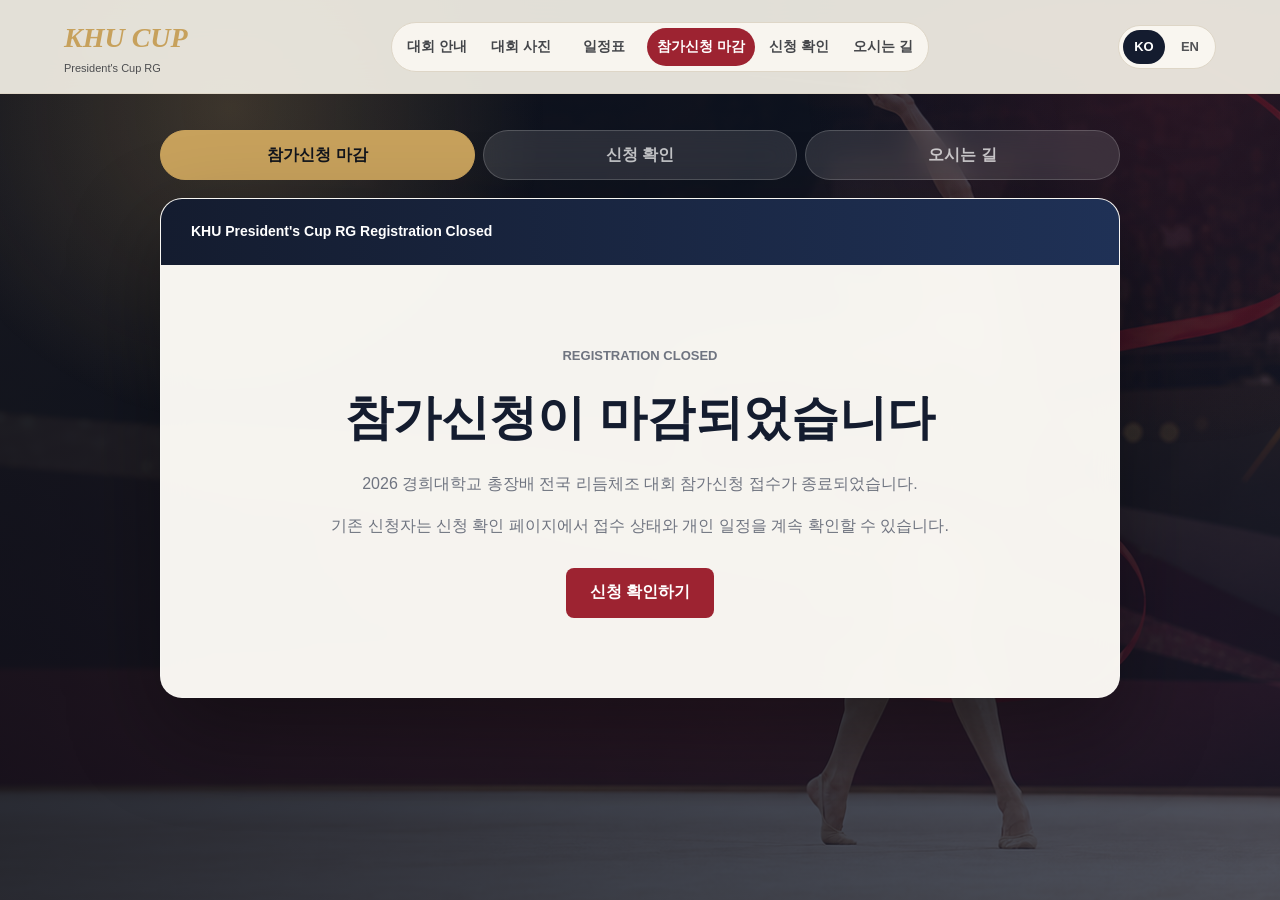
==== commit 2f1e0653: "Close participant registration" ====
--- a/apply.html
+++ b/apply.html
@@ -3,11 +3,11 @@
   <head>
     <meta charset="utf-8" />
     <meta name="viewport" content="width=device-width, initial-scale=1" />
-    <title>신규 신청 | 경희대학교 총장배 리듬체조 대회</title>
-    <meta name="description" content="경희대학교 총장배 리듬체조 대회 신규 신청" />
+    <title>참가신청 마감 | 경희대학교 총장배 리듬체조 대회</title>
+    <meta name="description" content="경희대학교 총장배 리듬체조 대회 참가신청이 마감되었습니다." />
     <meta property="og:type" content="website" />
-    <meta property="og:title" content="신규 신청 | 경희대학교 총장배 리듬체조 대회" />
-    <meta property="og:description" content="경희대학교 총장배 리듬체조 대회 참가 신청 페이지입니다." />
+    <meta property="og:title" content="참가신청 마감 | 경희대학교 총장배 리듬체조 대회" />
+    <meta property="og:description" content="경희대학교 총장배 리듬체조 대회 참가신청이 마감되었습니다." />
     <meta property="og:image" content="https://khurgcup-star.github.io/khu-rg-cup/assets/hero-rg-competition.png?v=2" />
     <meta property="og:image:width" content="6000" />
     <meta property="og:image:height" content="2595" />
@@ -25,7 +25,7 @@
         <a href="index.html">대회 안내</a>
         <a href="index.html#photos">대회 사진</a>
         <a href="schedule.html">일정표</a>
-        <a class="active" href="apply.html">신규 신청</a>
+        <a class="active" href="apply.html">참가신청 마감</a>
         <a href="check.html">신청 확인</a>
         <a href="directions.html">오시는 길</a>
       </nav>
@@ -38,19 +38,29 @@
       <a href="index.html">대회 안내</a>
       <a href="index.html#photos">대회 사진</a>
       <a href="schedule.html">일정표</a>
-      <a href="apply.html">신규 신청</a>
+      <a href="apply.html">참가신청 마감</a>
       <a href="check.html">신청 확인</a>
       <a href="directions.html">오시는 길</a>
     </nav>
 
     <main class="app-shell">
       <div class="mode-tabs" role="tablist" aria-label="신청 메뉴">
-        <a class="selected" href="apply.html">신규 신청</a>
+        <a class="selected" href="apply.html">참가신청 마감</a>
         <a href="check.html">신청 확인</a>
         <a href="directions.html">오시는 길</a>
       </div>
 
-      <form class="wizard-card" data-application-wizard>
+      <section class="wizard-card application-closed" aria-labelledby="application-closed-title">
+        <div class="application-closed-content">
+          <p class="eyebrow">Registration Closed</p>
+          <h1 id="application-closed-title">참가신청이 마감되었습니다</h1>
+          <p>2026 경희대학교 총장배 전국 리듬체조 대회 참가신청 접수가 종료되었습니다.</p>
+          <p>기존 신청자는 신청 확인 페이지에서 접수 상태와 개인 일정을 계속 확인할 수 있습니다.</p>
+          <a class="btn primary" href="check.html">신청 확인하기</a>
+        </div>
+      </section>
+
+      <form class="wizard-card" data-application-wizard hidden>
         <ol class="stepper" aria-label="신청 단계">
           <li class="active" data-step-dot="0"><span>1</span><small>참가유형</small></li>
           <li data-step-dot="1"><span>2</span><small>대회부문</small></li>
@@ -254,24 +264,24 @@
               <div class="selected-event-list" data-selected-event-summary></div>
             </div>
             <div class="media-cost-notice">
-              <strong>사진·영상 촬영은 참가비와 별도 비용입니다.</strong>
-              <p>원하는 종목을 사진과 영상으로 각각 선택하세요. 금액과 결제 방법은 운영진이 별도로 안내합니다.</p>
-            </div>
-            <h2>대회 사진 신청 <span class="option-price-tag">별도 비용</span></h2>
+              <strong>사진·영상 촬영 비용은 3만원이며 참가비와 별도입니다.</strong>
+              <p>원하는 종목을 사진과 영상으로 각각 선택하세요. 결제 방법은 운영진이 별도로 안내합니다.</p>
+            </div>
+            <h2>대회 사진 신청 <span class="option-price-tag">3만원</span></h2>
             <p class="helper">사진 촬영을 신청할 종목을 선택하세요.</p>
             <div class="dynamic-options" data-dynamic-options="photoOptions"></div>
 
-            <h2>대회 영상 신청 <span class="option-price-tag">별도 비용</span></h2>
+            <h2>대회 영상 신청 <span class="option-price-tag">3만원</span></h2>
             <p class="helper">영상 촬영을 신청할 종목을 선택하세요.</p>
             <div class="dynamic-options" data-dynamic-options="videoOptions"></div>
           </div>
 
           <div class="event-block" data-music-upload>
             <h2>음악 파일 제출</h2>
-            <p class="helper" data-music-helper>음악은 선택 제출입니다. MP3, WAV, M4A 파일을 업로드하세요.</p>
+            <p class="helper" data-music-helper>음악은 선택 제출입니다. MP3, WAV, M4A 파일을 여러 개 업로드할 수 있습니다.</p>
             <label class="file-drop">
-              <input name="musicFile" type="file" accept=".mp3,.wav,.m4a,audio/mpeg,audio/wav,audio/x-m4a,audio/mp4" />
-              <span>파일을 드래그하거나 클릭하여 선택</span>
+              <input name="musicFile" type="file" accept=".mp3,.wav,.m4a,audio/mpeg,audio/wav,audio/x-m4a,audio/mp4" multiple />
+              <span>파일을 여러 개 드래그하거나 클릭하여 선택</span>
               <small data-music-file-name>선택된 파일 없음</small>
             </label>
           </div>
@@ -313,6 +323,6 @@
     </main>
 
     <script src="config.js"></script>
-    <script src="script.js?v=20260731-contact-compat-v2"></script>
+    <script src="script.js?v=20260902-registration-closed"></script>
   </body>
 </html>
--- a/styles.css
+++ b/styles.css
@@ -198,6 +198,13 @@
   max-width: 820px;
   font-size: clamp(44px, 7vw, 90px);
 }
+.hero .hero-title {
+  font-size: clamp(26px, 7vw, 90px);
+}
+.hero-title span {
+  display: block;
+  white-space: nowrap;
+}
 .hero-copy {
   max-width: 680px;
   margin: 22px auto 0;
@@ -627,6 +634,42 @@
   text-align: center;
 }
 .footer strong { font-size: clamp(44px, 8vw, 84px); line-height: 1.1; }
+.contact-footer > p {
+  max-width: 680px;
+  margin: -8px 0 0;
+  color: rgba(255, 255, 255, 0.76);
+  font-size: 17px;
+}
+.contact-details {
+  display: grid;
+  gap: 10px;
+  width: min(720px, 100%);
+  padding: 24px;
+  border: 1px solid rgba(255, 255, 255, 0.18);
+  border-radius: 12px;
+  background: rgba(255, 255, 255, 0.08);
+  text-align: left;
+}
+.contact-details p {
+  margin: 0;
+  line-height: 1.5;
+}
+.contact-details p:first-child {
+  display: flex;
+  flex-wrap: wrap;
+  gap: 8px 14px;
+  padding-bottom: 10px;
+  border-bottom: 1px solid rgba(255, 255, 255, 0.14);
+}
+.contact-details span {
+  color: var(--gold);
+  font-weight: 900;
+}
+.contact-details a {
+  color: #fff;
+  text-decoration: underline;
+  text-underline-offset: 3px;
+}
 
 .soft-page {
   min-height: 100vh;
@@ -703,6 +746,41 @@
   letter-spacing: 0;
   content: "KHU President's Cup RG Registration";
 }
+.application-closed {
+  grid-template-rows: auto 1fr;
+  grid-template-areas:
+    "banner"
+    "closed";
+  min-height: 500px;
+}
+.application-closed::before {
+  content: "KHU President's Cup RG Registration Closed";
+}
+.application-closed-content {
+  grid-area: closed;
+  display: grid;
+  place-items: center;
+  align-content: center;
+  gap: 14px;
+  padding: 64px 28px;
+  text-align: center;
+}
+.application-closed-content h1,
+.application-closed-content p {
+  margin: 0;
+}
+.application-closed-content h1 {
+  color: var(--navy);
+  font-size: clamp(30px, 5vw, 48px);
+}
+.application-closed-content p {
+  max-width: 680px;
+  color: var(--muted);
+  line-height: 1.75;
+}
+.application-closed-content .btn {
+  margin-top: 14px;
+}
 .stepper {
   grid-area: steps;
   display: grid;
@@ -1686,6 +1764,13 @@
   color: var(--navy);
   font-size: clamp(40px, 6vw, 72px);
   line-height: 1.04;
+}
+.directions-title span {
+  display: block;
+  white-space: nowrap;
+}
+.directions-hero .directions-title {
+  font-size: clamp(27px, 6vw, 72px);
 }
 .directions-hero p {
   max-width: 680px;
@@ -2062,7 +2147,9 @@
     width: min(100% - 32px, 1180px);
   }
   .hero h1 { font-size: 42px; }
+  .hero .hero-title { font-size: clamp(26px, 7vw, 42px); }
   .hero-copy { font-size: 16px; }
+  .contact-details { padding: 20px 18px; font-size: 14px; }
   .check-card { padding: 28px 18px; }
   .public-schedule-row {
     grid-template-columns: 1fr;
@@ -2125,4 +2212,3 @@
     grid-template-columns: repeat(2, minmax(0, 1fr));
   }
 }
-
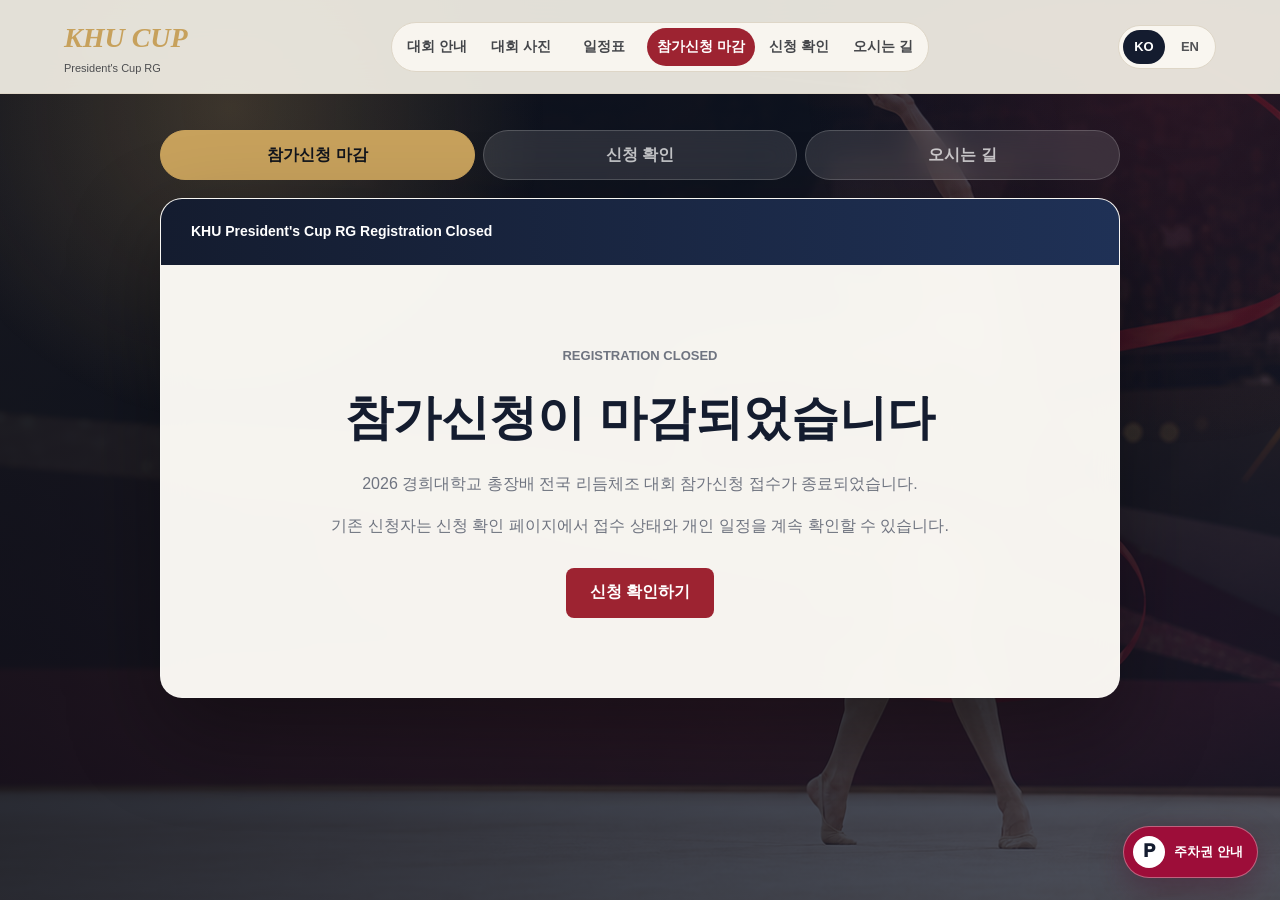
==== commit ce2977c6: "sdfsdfhsdfhㅇㄹ호ㅓㅇㅎ로ㅓ" ====
--- a/apply.html
+++ b/apply.html
@@ -13,7 +13,7 @@
     <meta property="og:image:height" content="2595" />
     <meta name="twitter:card" content="summary_large_image" />
     <meta name="twitter:image" content="https://khurgcup-star.github.io/khu-rg-cup/assets/hero-rg-competition.png?v=2" />
-    <link rel="stylesheet" href="styles.css?v=20260731-event-size-fix" />
+    <link rel="stylesheet" href="styles.css?v=20260917-schedule-parking" />
   </head>
   <body class="soft-page">
     <header class="topbar light">
@@ -323,6 +323,6 @@
     </main>
 
     <script src="config.js"></script>
-    <script src="script.js?v=20260902-registration-closed"></script>
+    <script src="script.js?v=20260917-schedule-parking"></script>
   </body>
 </html>
--- a/styles.css
+++ b/styles.css
@@ -1470,32 +1470,140 @@
   display: grid;
   gap: 16px;
 }
+.schedule-alert {
+  display: flex;
+  align-items: center;
+  gap: 14px;
+  margin-bottom: 18px;
+  padding: 15px 18px;
+  border: 1px solid rgba(194, 155, 75, 0.38);
+  border-radius: 10px;
+  background: rgba(255, 250, 238, 0.96);
+  color: var(--navy);
+}
+.schedule-alert strong {
+  flex: 0 0 auto;
+  color: var(--red);
+}
+.schedule-alert span {
+  color: #4b5563;
+}
 .public-schedule {
   display: grid;
-  gap: 12px;
-}
+  gap: 0;
+}
+.schedule-tabs {
+  display: grid;
+  grid-template-columns: repeat(2, minmax(0, 1fr));
+  gap: 10px;
+  margin-bottom: 14px;
+}
+.schedule-tab {
+  display: flex;
+  align-items: baseline;
+  justify-content: center;
+  gap: 10px;
+  min-height: 74px;
+  padding: 14px 20px;
+  border: 1px solid rgba(255, 255, 255, 0.22);
+  border-radius: 12px;
+  background: rgba(255, 255, 255, 0.09);
+  color: rgba(255, 255, 255, 0.68);
+  cursor: pointer;
+  transition: transform 160ms ease, background 160ms ease, color 160ms ease;
+}
+.schedule-tab:hover {
+  transform: translateY(-2px);
+  color: #fff;
+}
+.schedule-tab.active {
+  border-color: rgba(210, 169, 78, 0.82);
+  background: linear-gradient(135deg, #8d0c31, #b31948);
+  color: #fff;
+  box-shadow: 0 14px 34px rgba(70, 3, 25, 0.24);
+}
+.schedule-tab:nth-child(2).active {
+  background: linear-gradient(135deg, #102e56, #164b7f);
+}
+.schedule-tab strong {
+  font-family: Georgia, "Times New Roman", serif;
+  font-size: 34px;
+  line-height: 1;
+}
+.schedule-tab span {
+  font-size: 14px;
+  font-weight: 900;
+}
+.schedule-day-panel {
+  overflow: hidden;
+  border: 1px solid rgba(20, 48, 83, 0.16);
+  border-radius: 14px;
+  background: rgba(255, 255, 255, 0.98);
+  box-shadow: 0 18px 54px rgba(8, 22, 42, 0.18);
+}
+.schedule-table-head,
 .public-schedule-row {
   display: grid;
-  grid-template-columns: 140px 1fr;
-  gap: 6px 18px;
-  padding: 18px 20px;
-  border: 1px solid var(--line);
-  border-radius: 8px;
-  background: var(--panel);
-  box-shadow: 0 12px 34px rgba(17, 24, 39, 0.08);
+  grid-template-columns: 150px minmax(0, 1fr) 130px;
+  align-items: center;
+}
+.schedule-table-head {
+  min-height: 50px;
+  background: var(--navy);
+  color: #fff;
+  font-size: 13px;
+  font-weight: 900;
+  text-align: center;
+}
+.schedule-table-head span,
+.public-schedule-row > * {
+  padding-right: 16px;
+  padding-left: 16px;
+}
+.schedule-table-head span + span,
+.public-schedule-row > * + * {
+  border-left: 1px solid rgba(20, 48, 83, 0.12);
+}
+.schedule-table-body {
+  display: grid;
+}
+.public-schedule-row {
+  min-height: 62px;
+  border-top: 1px solid rgba(20, 48, 83, 0.12);
+  background: #fff;
+  text-align: center;
+}
+.public-schedule-row:first-child {
+  border-top: 0;
+}
+.public-schedule-row.is-highlight {
+  background: linear-gradient(90deg, rgba(143, 15, 53, 0.08), rgba(143, 15, 53, 0.025));
 }
 .public-schedule-row time {
-  grid-row: span 2;
+  color: var(--navy);
+  font-size: 15px;
+  font-weight: 900;
+}
+.public-schedule-row strong {
+  display: block;
+  color: var(--navy);
+  font-size: 16px;
+}
+.public-schedule-row small {
+  display: block;
+  margin-top: 3px;
+  color: var(--muted);
+}
+.public-schedule-row .schedule-note {
+  color: var(--muted);
+  font-size: 14px;
+  font-weight: 800;
+}
+.public-schedule-row .schedule-note.is-open {
   color: var(--red);
-  font-size: 13px;
-  font-weight: 900;
-}
-.public-schedule-row strong {
-  color: var(--navy);
-  font-size: 18px;
-}
-.public-schedule-row span {
-  color: var(--muted);
+  font-family: Georgia, "Times New Roman", serif;
+  font-size: 16px;
+  font-style: italic;
 }
 .contact-cta {
   margin-top: 52px;
@@ -1531,6 +1639,194 @@
   display: flex;
   flex-wrap: wrap;
   gap: 10px;
+}
+
+body.parking-modal-open {
+  overflow: hidden;
+}
+.parking-quick-button {
+  position: fixed;
+  right: 22px;
+  bottom: 22px;
+  z-index: 850;
+  display: flex;
+  align-items: center;
+  gap: 9px;
+  padding: 9px 14px 9px 9px;
+  border: 1px solid rgba(255, 255, 255, 0.35);
+  border-radius: 999px;
+  background: #9d0d39;
+  color: #fff;
+  box-shadow: 0 12px 34px rgba(72, 4, 28, 0.34);
+  cursor: pointer;
+}
+.parking-quick-button > span {
+  display: grid;
+  width: 32px;
+  height: 32px;
+  place-items: center;
+  border-radius: 50%;
+  background: #fff;
+  color: var(--navy);
+  font-size: 18px;
+  font-weight: 950;
+}
+.parking-quick-button strong {
+  font-size: 13px;
+}
+.parking-quick-button:hover {
+  transform: translateY(-2px);
+}
+.parking-modal {
+  position: fixed;
+  inset: 0;
+  z-index: 1000;
+  display: grid;
+  place-items: center;
+  padding: 24px;
+  background: rgba(5, 18, 35, 0.76);
+  backdrop-filter: blur(8px);
+}
+.parking-modal-card {
+  position: relative;
+  width: min(620px, calc(100vw - 48px));
+  min-width: 0;
+  max-height: calc(100vh - 48px);
+  overflow-y: auto;
+  padding: 34px;
+  border: 1px solid rgba(210, 169, 78, 0.5);
+  border-radius: 18px;
+  background: #fffdf9;
+  box-shadow: 0 28px 90px rgba(0, 0, 0, 0.38);
+}
+.parking-modal-close {
+  position: absolute;
+  top: 14px;
+  right: 14px;
+  display: grid;
+  width: 38px;
+  height: 38px;
+  place-items: center;
+  border: 0;
+  border-radius: 50%;
+  background: #eef1f5;
+  color: var(--navy);
+  cursor: pointer;
+  font-size: 26px;
+  line-height: 1;
+}
+.parking-modal-eyebrow {
+  margin: 0 0 8px;
+  color: var(--red);
+  font-size: 11px;
+  font-weight: 950;
+  letter-spacing: 0.2em;
+}
+.parking-modal h2 {
+  margin: 0;
+  padding-right: 38px;
+  color: var(--navy);
+  font-size: clamp(28px, 5vw, 40px);
+  line-height: 1.12;
+}
+.parking-modal-lead {
+  margin: 12px 0 22px;
+  color: var(--red);
+  font-weight: 900;
+}
+.parking-fees {
+  display: grid;
+  grid-template-columns: repeat(3, minmax(0, 1fr));
+  overflow: hidden;
+  border: 1px solid rgba(20, 48, 83, 0.15);
+  border-radius: 12px;
+  background: #fff;
+}
+.parking-fees div {
+  display: grid;
+  gap: 5px;
+  padding: 17px 10px;
+  text-align: center;
+}
+.parking-fees div + div {
+  border-left: 1px solid rgba(20, 48, 83, 0.15);
+}
+.parking-fees span {
+  color: var(--red);
+  font-size: 13px;
+  font-weight: 900;
+}
+.parking-fees strong {
+  color: var(--navy);
+  font-family: Georgia, "Times New Roman", serif;
+  font-size: 22px;
+}
+.parking-account {
+  display: grid;
+  grid-template-columns: 1fr auto;
+  gap: 4px 16px;
+  margin-top: 14px;
+  padding: 18px;
+  border-radius: 12px;
+  background: #eef3f8;
+}
+.parking-account span,
+.parking-account small {
+  color: var(--muted);
+}
+.parking-account strong {
+  color: var(--navy);
+  font-size: 21px;
+}
+.parking-account button {
+  grid-column: 2;
+  grid-row: 1 / span 3;
+  align-self: center;
+  padding: 10px 12px;
+  border: 1px solid rgba(20, 48, 83, 0.18);
+  border-radius: 8px;
+  background: #fff;
+  color: var(--navy);
+  cursor: pointer;
+  font-weight: 900;
+}
+.parking-warnings {
+  display: grid;
+  gap: 9px;
+  margin: 14px 0;
+  padding: 0;
+  list-style: none;
+}
+.parking-warnings li {
+  display: grid;
+  gap: 3px;
+  padding: 13px 15px;
+  border-left: 4px solid var(--red);
+  border-radius: 6px;
+  background: #faf1f3;
+}
+.parking-warnings strong {
+  color: var(--red);
+}
+.parking-warnings span {
+  color: var(--navy);
+  font-size: 14px;
+}
+.parking-modal-footnote {
+  margin: 0;
+  color: var(--muted);
+  font-size: 13px;
+}
+.parking-route-link {
+  display: block;
+  margin-top: 18px;
+  padding: 13px 16px;
+  border-radius: 9px;
+  background: var(--navy);
+  color: #fff;
+  text-align: center;
+  text-decoration: none;
+  font-weight: 900;
 }
 
 .info-shell {
@@ -2151,11 +2447,50 @@
   .hero-copy { font-size: 16px; }
   .contact-details { padding: 20px 18px; font-size: 14px; }
   .check-card { padding: 28px 18px; }
+  .schedule-alert {
+    align-items: flex-start;
+    flex-direction: column;
+    gap: 4px;
+  }
+  .schedule-tab {
+    min-height: 64px;
+    padding: 12px 8px;
+  }
+  .schedule-tab strong { font-size: 27px; }
+  .schedule-table-head,
   .public-schedule-row {
+    grid-template-columns: 84px minmax(0, 1fr) 72px;
+  }
+  .schedule-table-head span,
+  .public-schedule-row > * {
+    padding-right: 8px;
+    padding-left: 8px;
+  }
+  .schedule-table-head { font-size: 11px; }
+  .public-schedule-row { min-height: 68px; }
+  .public-schedule-row time { font-size: 12px; }
+  .public-schedule-row strong { font-size: 14px; }
+  .public-schedule-row .schedule-note { font-size: 12px; }
+  .parking-quick-button {
+    right: 14px;
+    bottom: 14px;
+  }
+  .parking-modal { padding: 12px; }
+  .parking-modal-card {
+    width: calc(100vw - 24px);
+    max-height: calc(100vh - 24px);
+    padding: 28px 18px 22px;
+    border-radius: 14px;
+  }
+  .parking-fees strong { font-size: 17px; }
+  .parking-account {
     grid-template-columns: 1fr;
   }
-  .public-schedule-row time {
+  .parking-account strong { font-size: 18px; }
+  .parking-account button {
+    grid-column: 1;
     grid-row: auto;
+    margin-top: 8px;
   }
   .result-head { display: grid; }
   .directions-hero > div:first-child,
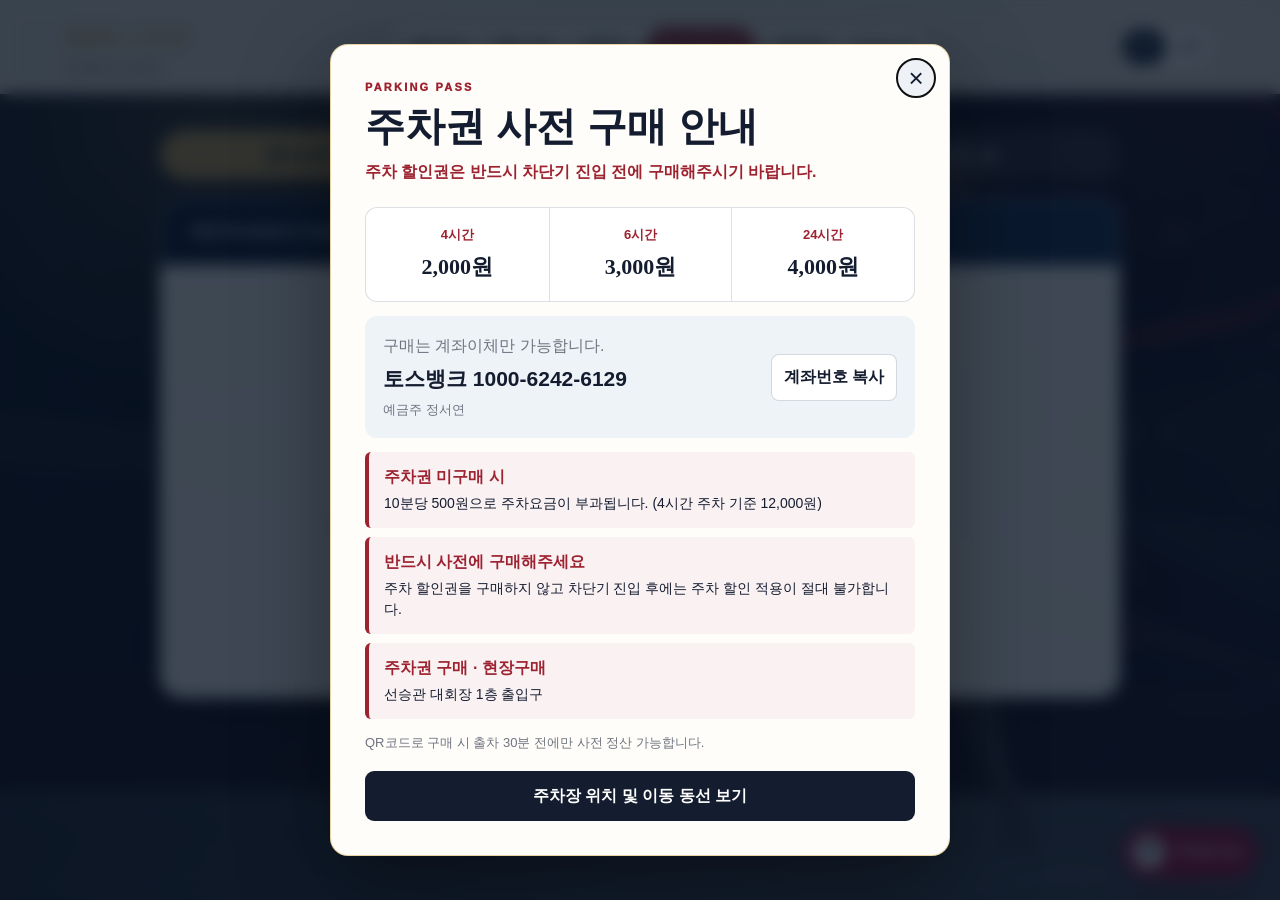
==== commit 42b4f860: "ㄾ헟ㄹ헐ㅊㅎ털ㅊ허" ====
--- a/apply.html
+++ b/apply.html
@@ -13,7 +13,7 @@
     <meta property="og:image:height" content="2595" />
     <meta name="twitter:card" content="summary_large_image" />
     <meta name="twitter:image" content="https://khurgcup-star.github.io/khu-rg-cup/assets/hero-rg-competition.png?v=2" />
-    <link rel="stylesheet" href="styles.css?v=20260917-schedule-parking" />
+    <link rel="stylesheet" href="styles.css?v=20260917-parking-popup-v2" />
   </head>
   <body class="soft-page">
     <header class="topbar light">
@@ -323,6 +323,6 @@
     </main>
 
     <script src="config.js"></script>
-    <script src="script.js?v=20260917-schedule-parking"></script>
+    <script src="script.js?v=20260917-parking-popup-v2"></script>
   </body>
 </html>
--- a/styles.css
+++ b/styles.css
@@ -1698,6 +1698,11 @@
   border-radius: 18px;
   background: #fffdf9;
   box-shadow: 0 28px 90px rgba(0, 0, 0, 0.38);
+  animation: parking-card-in 260ms cubic-bezier(0.2, 0.9, 0.25, 1.18) both;
+}
+@keyframes parking-card-in {
+  from { transform: translateY(24px) scale(0.94); }
+  to { transform: translateY(0) scale(1); }
 }
 .parking-modal-close {
   position: absolute;
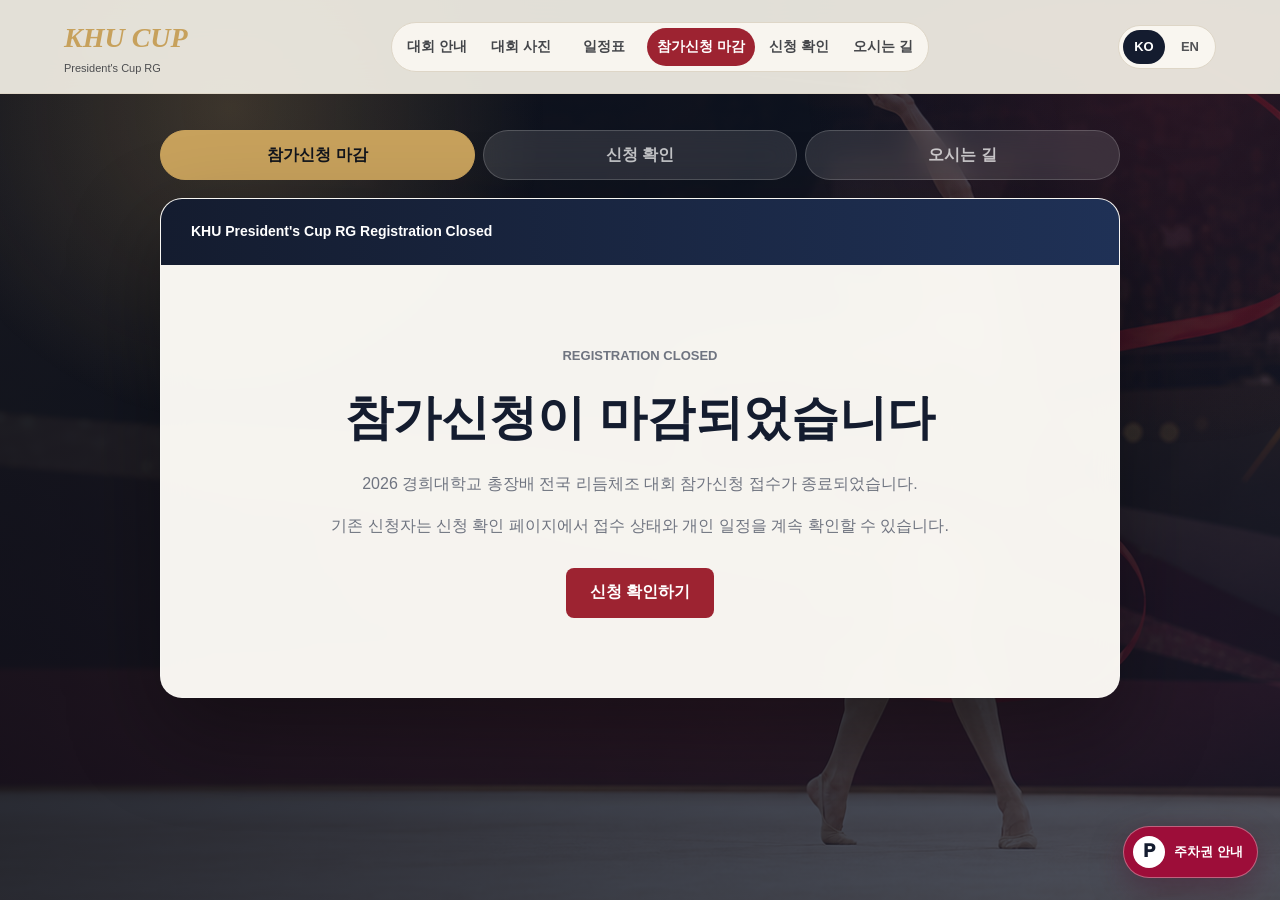
==== commit b77845eb: "ㅇ쇼ㅑㅕ샤요ㅑ숑쇼ㅑㅇ" ====
--- a/apply.html
+++ b/apply.html
@@ -323,6 +323,6 @@
     </main>
 
     <script src="config.js"></script>
-    <script src="script.js?v=20260917-parking-popup-v2"></script>
+    <script src="script.js?v=20260917-parking-popup-v3"></script>
   </body>
 </html>
